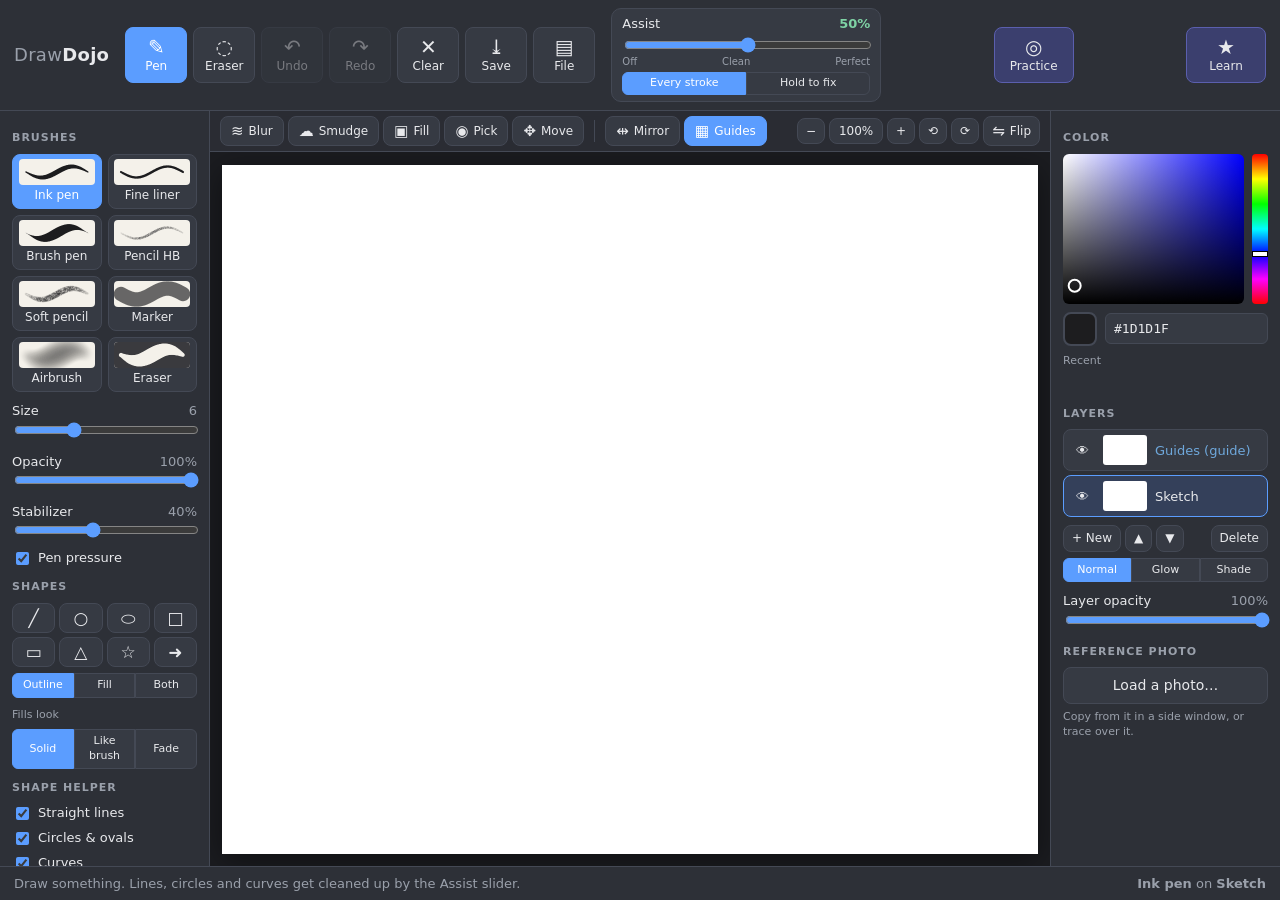
==== index.html @ db8f12cd "Draw Dojo: a free drawing app that helps you learn to draw - Assist slider: recognizes lines, circle" ====
<!doctype html>
<html lang="en">
<head>
<meta charset="utf-8">
<meta name="viewport" content="width=device-width, initial-scale=1">
<title>Draw Dojo</title>
<link rel="stylesheet" href="css/style.css">
</head>
<body>

<header id="topbar">
  <div class="brand">Draw<b>Dojo</b></div>

  <div class="bigbtns">
    <button class="big tool-btn" data-tool="pen" title="Pen (B)"><span class="ic">✎</span>Pen</button>
    <button class="big tool-btn" data-tool="eraser" title="Eraser (E)"><span class="ic">◌</span>Eraser</button>
    <button class="big" id="btnUndo" title="Undo (Ctrl+Z)"><span class="ic">↶</span>Undo</button>
    <button class="big" id="btnRedo" title="Redo (Ctrl+Y)"><span class="ic">↷</span>Redo</button>
    <button class="big" id="btnClear" title="Clear this layer"><span class="ic">✕</span>Clear</button>
    <button class="big" id="btnSave" title="Save as a picture, PNG (Ctrl+S)"><span class="ic">⤓</span>Save</button>
    <button class="big" id="btnFile" title="New drawing, open, save project"><span class="ic">▤</span>File</button>
  </div>
  <div id="filePop" class="pop" hidden>
    <button id="fNew">New drawing… <small>pick a format</small></button>
    <button id="fOpen">Open… <small>project or picture</small></button>
    <button id="fSaveProj">Save project <small>keeps layers</small></button>
    <div class="pop-note" id="autosaveNote">Your drawing is saved automatically in this browser.</div>
  </div>
  <input type="file" id="fileInput" accept=".drawdojo,.drawassist,.json,image/*" hidden>

  <div class="assist-box">
    <div class="assist-head">
      <span>Assist</span><b id="assistVal">50%</b>
    </div>
    <input type="range" id="assist" min="0" max="100" value="50">
    <div class="assist-scale"><span>Off</span><span>Clean</span><span>Perfect</span></div>
    <div class="seg" id="assistMode">
      <button data-mode="always" class="on" title="Correct every stroke when you lift the pen">Every stroke</button>
      <button data-mode="hold" title="Only correct when you hold the pen still at the end of the line">Hold to fix</button>
    </div>
  </div>

  <button class="big learn" id="btnPractice" title="Short drills with scores"><span class="ic">◎</span>Practice</button>
  <button class="big learn" id="btnLearn"><span class="ic">★</span>Learn</button>
</header>

<main>
  <aside id="left" class="panel">
    <h3>Brushes</h3>
    <div class="brush-grid" id="brushList"><!-- filled from App.brushes with live previews --></div>

    <label class="slider">Size <b id="sizeVal">6</b>
      <input type="range" id="size" min="0" max="100" value="31"></label>
    <label class="slider">Opacity <b id="opacityVal">100%</b>
      <input type="range" id="opacity" min="5" max="100" value="100"></label>
    <label class="slider">Stabilizer <b id="stabVal">40%</b>
      <input type="range" id="stab" min="0" max="95" value="40"></label>
    <label class="check"><input type="checkbox" id="pressure" checked> Pen pressure</label>

    <h3>Shapes</h3>
    <div class="shape-grid" id="shapeList">
      <button class="shape-btn" data-shape="line" title="Line">╱</button>
      <button class="shape-btn" data-shape="circle" title="Circle">○</button>
      <button class="shape-btn" data-shape="oval" title="Oval">⬭</button>
      <button class="shape-btn" data-shape="square" title="Square">□</button>
      <button class="shape-btn" data-shape="rect" title="Rectangle">▭</button>
      <button class="shape-btn" data-shape="triangle" title="Triangle">△</button>
      <button class="shape-btn" data-shape="star" title="Star">☆</button>
      <button class="shape-btn" data-shape="arrow" title="Arrow">➜</button>
    </div>
    <div class="seg small" id="shapeMode">
      <button data-mode="outline" class="on" title="Only the border, drawn with your current brush">Outline</button>
      <button data-mode="fill" title="Only the inside">Fill</button>
      <button data-mode="both" title="Border and inside">Both</button>
    </div>
    <div class="row-label">Fills look</div>
    <div class="seg small" id="fillStyle">
      <button data-style="solid" class="on" title="Fills are one flat color">Solid</button>
      <button data-style="brush" title="Fills look like your brush: pencil grain, soft airbrush, see-through marker">Like brush</button>
      <button data-style="fade" title="Fills fade out: full color where you tap, fading across the area. Great for skies and fog.">Fade</button>
    </div>

    <h3>Shape helper</h3>
    <label class="check"><input type="checkbox" id="fixLines" checked> Straight lines</label>
    <label class="check"><input type="checkbox" id="fixOvals" checked> Circles &amp; ovals</label>
    <label class="check"><input type="checkbox" id="fixCurves" checked> Curves</label>
    <label class="check"><input type="checkbox" id="fixShapes" checked> Triangles, boxes &amp; corners</label>
    <label class="check"><input type="checkbox" id="showGhost" checked> Show ghost &amp; score</label>
    <label class="check" title="Hold the pen still: on a line the eraser deletes it and a pen recolors it; on an empty area a pen fills it">
      <input type="checkbox" id="smartHold" checked> Hold still to pick a line</label>

    <div class="pressure-test">
      <span>Pressure</span><div class="pbar"><div id="pbarFill"></div></div>
    </div>
  </aside>

  <section id="stage">
    <div id="minibar">
      <button class="mini tool-btn" data-tool="blur" title="Blur brush"><span>≋</span>Blur</button>
      <button class="mini tool-btn" data-tool="smudge" title="Smudge brush"><span>☁</span>Smudge</button>
      <button class="mini tool-btn" data-tool="fill" title="Fill bucket"><span>▣</span>Fill</button>
      <button class="mini tool-btn" data-tool="picker" title="Eyedropper (I)"><span>◉</span>Pick</button>
      <button class="mini tool-btn" data-tool="move" title="Move (V): tap a line, or draw a loop around lines, then drag, resize or turn them"><span>✥</span>Move</button>
      <span class="sep"></span>
      <button class="mini toggle" id="btnMirror" title="Mirror mode (R)"><span>⇹</span>Mirror</button>
      <button class="mini toggle on" id="btnGuides" title="Show / hide guide layer (G)"><span>▦</span>Guides</button>
      <span class="view-ctl">
        <button class="mini" id="zoomOut" title="Zoom out (-)">−</button>
        <button class="mini zoom-val" id="zoomVal">100%</button>
        <button class="mini" id="zoomIn" title="Zoom in (+). Mouse wheel zooms too, Space+drag moves the page.">+</button>
        <button class="mini" id="rotL" title="Turn the page left (,)">⟲</button>
        <button class="mini" id="rotR" title="Turn the page right (.)">⟳</button>
        <button class="mini toggle" id="btnFlip" title="Flip the view (H). Only the view, your drawing isn't changed."><span>⇋</span>Flip</button>
      </span>
    </div>
    <div id="canvasWrap">
      <div id="paper"></div>
    </div>
  </section>

  <aside id="right" class="panel">
    <h3>Color</h3>
    <div class="picker">
      <canvas id="svBox" title="Drag to pick brightness and strength"></canvas>
      <canvas id="hueBar" title="Drag to pick the hue"></canvas>
    </div>
    <div class="color-row">
      <div id="curSwatch" title="Current color"></div>
      <input id="hexInput" maxlength="7" spellcheck="false" title="Type a hex color and press Enter">
    </div>
    <div class="sub">Recent</div>
    <div class="swatches recent" id="recent"></div>

    <h3>Layers</h3>
    <div id="layerList"></div>
    <div class="layer-actions">
      <button id="layerAdd" title="New layer">+ New</button>
      <button id="layerUp" title="Move up">▲</button>
      <button id="layerDown" title="Move down">▼</button>
      <button id="layerDel" title="Delete layer">Delete</button>
    </div>
    <div class="seg small" id="layerBlend" title="How this layer mixes with the layers under it">
      <button data-blend="normal" class="on">Normal</button>
      <button data-blend="screen" title="Brightens what is under it: neon, lights, glow">Glow</button>
      <button data-blend="multiply" title="Darkens what is under it: shadows">Shade</button>
    </div>
    <label class="slider">Layer opacity <b id="layerOpVal">100%</b>
      <input type="range" id="layerOp" min="0" max="100" value="100"></label>

    <h3>Reference photo</h3>
    <div id="refEmpty">
      <button id="refLoad" class="wide">Load a photo…</button>
      <small class="muted">Copy from it in a side window, or trace over it.</small>
    </div>
    <div id="refOn" hidden>
      <div class="seg" id="refMode">
        <button data-mode="window" title="Show the photo in a small window you can move">Side window</button>
        <button data-mode="trace" title="Put the photo faintly under your drawing">Trace</button>
      </div>
      <label class="slider" id="refOpRow"><span id="refOpLabel">Photo opacity</span> <b id="refOpVal">35%</b>
        <input type="range" id="refOp" min="5" max="100" value="35"></label>
      <div class="ref-btns">
        <button id="refAdjust" class="toggle" title="Drag to move the photo, mouse wheel to resize it">Move photo</button>
        <button id="refRemove">Remove</button>
      </div>
    </div>
    <input type="file" id="refInput" accept="image/*" hidden>
  </aside>
</main>

<footer id="bottombar">
  <div id="score">Draw something. Lines, circles and curves get cleaned up by the Assist slider.</div>
  <div id="hint"></div>
</footer>

<div id="lessonPanel" hidden>
  <div class="lp-head">
    <span id="lpTitle">Lesson</span>
    <span id="lpCount">1 / 6</span>
    <button id="lpExit" title="Stop lesson">✕</button>
  </div>
  <div id="lpText"></div>
  <div id="lpPalette" class="lp-palette"></div>
  <button id="lpUse" class="use-btn" hidden></button>
  <div id="lpStatus"></div>
  <div class="lp-btns">
    <button id="lpBack">◀ Back</button>
    <button id="lpRedo" title="Clear the guide layer and start this lesson over">Start over</button>
    <button id="lpNext" class="primary">Next ▶</button>
  </div>
</div>

<div id="refWin" hidden>
  <div class="rw-head" id="refWinHead"><span>Reference</span><button id="refWinClose" title="Close (the photo stays loaded)">✕</button></div>
  <img id="refWinImg" alt="Reference photo">
  <div class="rw-grip" id="refWinGrip" title="Drag to resize"></div>
</div>

<div id="drillPanel" class="float-panel" hidden>
  <div class="lp-head"><span id="dpTitle">Practice</span><span id="dpCount"></span><button id="dpExit" title="Stop">✕</button></div>
  <div id="dpText"></div>
  <div id="dpScores"></div>
  <div id="dpStatus"></div>
  <div class="lp-btns"><button id="dpRestart">Start over</button><button id="dpSkip" class="primary">Skip ▶</button></div>
</div>

<div id="learnModal" hidden>
  <div class="modal">
    <button class="modal-x" id="learnClose">✕</button>
    <h2 id="learnTitle">What do you want to draw?</h2>
    <div id="learnBody"></div>
  </div>
</div>

<div id="toast"></div>

<script src="js/core.js"></script>
<script src="js/brush.js"></script>
<script src="js/fill.js"></script>
<script src="js/items.js"></script>
<script src="js/color.js"></script>
<script src="js/shapes.js"></script>
<script src="js/methods.js"></script>
<script src="js/methods2.js"></script>
<script src="js/methods3.js"></script>
<script src="js/methods4.js"></script>
<script src="js/methods5.js"></script>
<script src="js/lesson.js"></script>
<script src="js/input.js"></script>
<script src="js/view.js"></script>
<script src="js/reference.js"></script>
<script src="js/move.js"></script>
<script src="js/drills.js"></script>
<script src="js/stamp.js"></script>
<script src="js/project.js"></script>
<script src="js/newdoc.js"></script>
<script src="js/ui.js"></script>
</body>
</html>
---- css/style.css ----
:root {
  --bg: #23252b;
  --panel: #2d3037;
  --panel2: #363a43;
  --line: #444955;
  --text: #e8e9ec;
  --muted: #9aa0ab;
  --accent: #5b9dff;
  --accent2: #7fd3a5;
  --guide: #6fa8dc;
  --warn: #ffb35b;
  --radius: 10px;
}
* { box-sizing: border-box; }
html, body { margin: 0; height: 100%; }
body {
  background: var(--bg);
  color: var(--text);
  font: 14px/1.35 "Segoe UI", system-ui, sans-serif;
  display: flex; flex-direction: column;
  overflow: hidden;
  user-select: none;
}
button {
  font: inherit; color: var(--text);
  background: var(--panel2); border: 1px solid var(--line);
  border-radius: 8px; padding: 6px 10px; cursor: pointer;
}
button:hover { border-color: #5c6372; background: #3d424c; }
button.on, .tool-btn.on { background: var(--accent); border-color: var(--accent); color: #fff; }
button.primary { background: var(--accent); border-color: var(--accent); color: #fff; }
button:disabled { opacity: .4; cursor: default; }

/* ---------- top bar ---------- */
#topbar {
  display: flex; align-items: center; gap: 16px;
  padding: 8px 14px; background: var(--panel); border-bottom: 1px solid var(--line);
}
.brand { font-size: 18px; letter-spacing: .3px; color: var(--muted); white-space: nowrap; }
.brand b { color: var(--text); }
.bigbtns { display: flex; gap: 6px; }
button.big {
  display: flex; flex-direction: column; align-items: center; justify-content: center;
  min-width: 62px; height: 56px; padding: 4px 8px; font-size: 12px;
}
button.big .ic { font-size: 20px; line-height: 1.1; }
button.learn { margin-left: auto; background: #3b3f6e; border-color: #5b5fae; min-width: 80px; }
button.learn:hover { background: #4a4f8a; }

.assist-box {
  display: flex; flex-direction: column; gap: 2px; width: 270px;
  background: var(--panel2); border: 1px solid var(--line); border-radius: var(--radius);
  padding: 6px 10px;
}
.assist-head { display: flex; justify-content: space-between; font-size: 13px; }
.assist-head b { color: var(--accent2); }
.assist-scale { display: flex; justify-content: space-between; font-size: 10px; color: var(--muted); margin-top: -2px; }
.seg { display: flex; gap: 0; margin-top: 2px; }
.seg button { flex: 1; font-size: 11px; padding: 3px 4px; border-radius: 0; }
.seg button:first-child { border-radius: 6px 0 0 6px; }
.seg button:last-child { border-radius: 0 6px 6px 0; }

input[type=range] { width: 100%; accent-color: var(--accent); }

/* ---------- layout ---------- */
main { flex: 1; display: flex; min-height: 0; }
.panel {
  width: 210px; flex: none; overflow-y: auto;
  background: var(--panel); padding: 8px 12px 16px;
}
#left { border-right: 1px solid var(--line); }
#right { border-left: 1px solid var(--line); width: 230px; }
.panel h3 {
  margin: 12px 0 8px; font-size: 11px; font-weight: 600;
  text-transform: uppercase; letter-spacing: 1px; color: var(--muted);
}
.slider { display: block; margin: 10px 0 2px; font-size: 13px; }
.slider b { float: right; color: var(--muted); font-weight: 500; }
.check { display: flex; align-items: center; gap: 6px; margin: 6px 0; font-size: 13px; cursor: pointer; }
.check input { accent-color: var(--accent); }
.sub { font-size: 11px; color: var(--muted); margin: 8px 0 4px; }

.brush-grid { display: grid; grid-template-columns: 1fr 1fr; gap: 6px; }
.brush { display: flex; flex-direction: column; align-items: center; gap: 2px; padding: 4px 3px 5px; font-size: 12px; }
.brush canvas { width: 76px; height: 26px; background: #f4f1ea; border-radius: 4px; }

.pressure-test { margin-top: 14px; font-size: 11px; color: var(--muted); }
.pbar { height: 6px; background: var(--panel2); border-radius: 3px; overflow: hidden; margin-top: 4px; }
#pbarFill { height: 100%; width: 0; background: var(--accent2); transition: width .05s; }

/* ---------- stage ---------- */
#stage { flex: 1; display: flex; flex-direction: column; min-width: 0; position: relative; }
#minibar {
  display: flex; gap: 4px; align-items: center; padding: 5px 10px;
  background: #2a2c33; border-bottom: 1px solid var(--line);
}
button.mini { display: flex; align-items: center; gap: 5px; padding: 4px 10px; font-size: 12px; }
button.mini span { font-size: 15px; }
.sep { width: 1px; height: 22px; background: var(--line); margin: 0 6px; }
#canvasWrap {
  flex: 1; position: relative; overflow: hidden;
  display: flex; align-items: center; justify-content: center;
  background: #1b1c20;
}
#paper {
  position: relative; background: #fff; isolation: isolate;
  box-shadow: 0 6px 30px rgba(0,0,0,.45);
}
#paper canvas { position: absolute; left: 0; top: 0; width: 100%; height: 100%; }
#paper canvas.input { touch-action: none; cursor: none; }

/* ---------- color ---------- */
.picker { display: flex; gap: 8px; height: 150px; }
#svBox { flex: 1; min-width: 0; height: 100%; border-radius: 6px; cursor: crosshair; touch-action: none; }
#hueBar { width: 16px; height: 100%; border-radius: 4px; cursor: ns-resize; touch-action: none; }
.color-row { display: flex; gap: 8px; align-items: center; margin-top: 8px; }
#curSwatch { width: 34px; height: 34px; border-radius: 8px; border: 2px solid var(--line); flex: none; }
#hexInput {
  flex: 1; min-width: 0; font: 13px Consolas, monospace; color: var(--text);
  background: var(--panel2); border: 1px solid var(--line); border-radius: 6px; padding: 7px 8px;
}
#hexInput:focus { outline: none; border-color: var(--accent); }
.swatches { display: grid; grid-template-columns: repeat(8, 1fr); gap: 4px; margin-top: 10px; }
.swatches.recent { margin-top: 0; min-height: 22px; }
.sw { aspect-ratio: 1; border-radius: 5px; border: 1px solid rgba(255,255,255,.15); cursor: pointer; padding: 0; }
.sw:hover { transform: scale(1.12); }
.sw.on { outline: 2px solid var(--accent); outline-offset: 1px; }

/* ---------- layers ---------- */
#layerList { display: flex; flex-direction: column; gap: 4px; }
.layer {
  display: flex; align-items: center; gap: 8px; padding: 5px 6px;
  background: var(--panel2); border: 1px solid var(--line); border-radius: 8px; cursor: pointer;
}
.layer.on { border-color: var(--accent); background: #34405a; }
.layer canvas.thumb { width: 44px; height: 30px; background: #fff; border-radius: 3px; flex: none; }
.layer .name { flex: 1; font-size: 13px; overflow: hidden; text-overflow: ellipsis; white-space: nowrap; }
.layer.guide .name { color: var(--guide); }
.layer .eye { padding: 2px 6px; font-size: 13px; background: none; border: none; }
.layer .eye.off { opacity: .35; }
.layer-actions { display: flex; gap: 4px; margin-top: 8px; }
.layer-actions button { padding: 4px 8px; font-size: 12px; }
.layer-actions #layerDel { margin-left: auto; }

/* ---------- bottom bar ---------- */
#bottombar {
  display: flex; gap: 20px; align-items: center; padding: 7px 14px; min-height: 34px;
  background: var(--panel); border-top: 1px solid var(--line); font-size: 13px;
}
#score { color: var(--muted); }
#score b { color: var(--accent2); }
#hint { margin-left: auto; color: var(--muted); }

/* ---------- lesson panel ---------- */
#lessonPanel {
  position: absolute; right: 250px; top: 140px; width: 300px; z-index: 20;
  background: rgba(40, 43, 52, .97); border: 1px solid #5b5fae; border-radius: 12px;
  padding: 12px 14px; box-shadow: 0 10px 30px rgba(0,0,0,.4);
}
.lp-head { display: flex; align-items: center; gap: 8px; font-size: 12px; color: var(--muted); }
#lpTitle { font-weight: 600; color: #b7b9ff; }
#lpCount { margin-left: auto; }
#lpExit { padding: 1px 7px; }
#lpText { margin: 10px 0 6px; font-size: 15px; line-height: 1.45; }
#lpText small { display: block; color: var(--muted); font-size: 12px; margin-top: 6px; }
#lpStatus { min-height: 18px; font-size: 12px; color: var(--accent2); }
.lp-btns { display: flex; gap: 6px; margin-top: 8px; }
.lp-btns #lpNext { margin-left: auto; }
#lpNext.pulse { animation: pulse 1s ease-in-out infinite; }
@keyframes pulse { 50% { box-shadow: 0 0 0 5px rgba(91,157,255,.35); } }

/* ---------- learn modal ---------- */
#learnModal {
  position: fixed; inset: 0; z-index: 50; background: rgba(10,10,15,.65);
  display: flex; align-items: center; justify-content: center;
}
#learnModal[hidden] { display: none; }
.modal {
  position: relative; width: min(860px, 94vw); max-height: 88vh; overflow-y: auto;
  background: var(--panel); border: 1px solid var(--line); border-radius: 16px; padding: 22px 26px;
}
.modal h2 { margin: 0 0 4px; font-size: 22px; }
.modal p.lead { margin: 0 0 16px; color: var(--muted); }
.modal-x { position: absolute; right: 14px; top: 14px; }
.cards { display: grid; grid-template-columns: repeat(auto-fill, minmax(180px, 1fr)); gap: 10px; }
.card {
  display: flex; flex-direction: column; align-items: flex-start; gap: 4px; text-align: left;
  padding: 14px; border-radius: 12px; min-height: 96px;
}
.card .em { font-size: 26px; }
.card b { font-size: 15px; }
.card small { color: var(--muted); font-size: 12px; }
.card.soon { opacity: .45; cursor: default; }
.levels { display: flex; gap: 8px; margin: 6px 0 18px; }
.levels button { flex: 1; padding: 10px; text-align: left; }
.levels button small { display: block; color: inherit; opacity: .75; font-size: 11px; }
.back-link { margin-bottom: 12px; padding: 3px 10px; font-size: 12px; }

/* ---------- toast ---------- */
#toast {
  position: fixed; left: 50%; bottom: 60px; transform: translateX(-50%) translateY(20px);
  background: #111; color: #fff; padding: 8px 16px; border-radius: 20px; font-size: 13px;
  opacity: 0; pointer-events: none; transition: all .25s; z-index: 60;
}
#toast.show { opacity: .92; transform: translateX(-50%) translateY(0); }

/* ---------- view controls ---------- */
.view-ctl { margin-left: auto; display: flex; gap: 4px; align-items: center; }
.view-ctl button.mini { padding: 4px 8px; }
.zoom-val { min-width: 54px; justify-content: center; }
#paper { transform-origin: 50% 50%; will-change: transform; }
#canvasWrap.can-pan canvas.input { cursor: grab; }
#canvasWrap.panning canvas.input { cursor: grabbing; }

/* ---------- file popover ---------- */
#topbar { position: relative; }
.pop {
  position: absolute; top: 70px; z-index: 40; width: 230px;
  display: flex; flex-direction: column; gap: 4px; padding: 8px;
  background: var(--panel2); border: 1px solid var(--line); border-radius: 10px;
  box-shadow: 0 10px 30px rgba(0,0,0,.45);
}
.pop[hidden] { display: none; }
.pop button { text-align: left; padding: 8px 10px; }
.pop button small { color: var(--muted); margin-left: 4px; }
.pop-note { font-size: 11px; color: var(--muted); padding: 4px 4px 0; }

/* ---------- reference photo ---------- */
button.wide { width: 100%; padding: 8px; }
small.muted { display: block; color: var(--muted); font-size: 11px; margin-top: 6px; }
.ref-btns { display: flex; gap: 6px; margin-top: 8px; }
.ref-btns button { flex: 1; font-size: 12px; }
#refWin {
  position: fixed; left: 240px; top: 170px; width: 280px; height: 240px; z-index: 30;
  display: flex; flex-direction: column; overflow: hidden; pointer-events: none;
  background: #1b1c20; border: 1px solid var(--line); border-radius: 10px; box-shadow: 0 10px 30px rgba(0,0,0,.45);
}
#refWin[hidden] { display: none; }
.rw-head { display: flex; align-items: center; padding: 4px 6px 4px 10px; font-size: 12px; color: var(--muted); cursor: move; background: var(--panel); }
.rw-head button { margin-left: auto; padding: 1px 7px; }
#refWinImg { flex: 1; min-height: 0; width: 100%; object-fit: contain; pointer-events: none; }

/* ---------- practice panel ---------- */
.float-panel {
  position: absolute; right: 250px; top: 140px; width: 300px; z-index: 20;
  background: rgba(40, 43, 52, .97); border: 1px solid #5b5fae; border-radius: 12px;
  padding: 12px 14px; box-shadow: 0 10px 30px rgba(0,0,0,.4);
}
.float-panel[hidden] { display: none; }
#dpTitle { font-weight: 600; color: #b7b9ff; }
#dpCount { margin-left: auto; }
#dpExit { padding: 1px 7px; }
#dpText { margin: 10px 0 8px; font-size: 15px; line-height: 1.45; }
#dpScores { display: flex; gap: 3px; height: 34px; align-items: flex-end; margin: 6px 0; }
#dpScores i { flex: 1; background: var(--accent2); border-radius: 2px 2px 0 0; min-height: 2px; }
#dpScores i.empty { background: var(--line); height: 4px !important; }
#dpStatus { min-height: 18px; font-size: 12px; color: var(--accent2); }
#dpSkip { margin-left: auto; }
.spark { display: flex; gap: 2px; height: 26px; align-items: flex-end; margin-top: 8px; width: 100%; }
.spark i { flex: 1; max-width: 10px; background: var(--accent2); opacity: .8; border-radius: 1px; }
.card .best { color: var(--accent2); font-size: 12px; margin-top: 4px; }

/* ---------- shapes ---------- */
.shape-grid { display: grid; grid-template-columns: repeat(4, 1fr); gap: 4px; }
.shape-btn { font-size: 17px; padding: 4px 0; line-height: 1.2; }
.seg.small { margin-top: 6px; }
.seg.small button { font-size: 11px; padding: 4px 2px; }
.row-label { font-size: 11px; color: var(--muted); margin: 10px 0 0; }

#refWin .rw-head, #refWin .rw-grip { pointer-events: auto; }
.rw-grip { position: absolute; right: 0; bottom: 0; width: 18px; height: 18px; cursor: nwse-resize;
  background: linear-gradient(135deg, transparent 50%, rgba(255,255,255,.45) 50%, rgba(255,255,255,.45) 60%, transparent 60%, transparent 72%, rgba(255,255,255,.45) 72%, rgba(255,255,255,.45) 82%, transparent 82%); }

/* ---------- lesson extras ---------- */
.lp-palette { display: flex; gap: 4px; align-items: center; flex-wrap: wrap; margin: 4px 0; }
.lp-palette:empty { display: none; }
.lp-palette span { font-size: 11px; color: var(--muted); margin-right: 4px; }
.lp-palette .sw { width: 22px; height: 22px; aspect-ratio: auto; }
.use-btn { width: 100%; text-align: left; margin: 6px 0 2px; font-size: 12px; background: #34405a; border-color: #4b6aa8; display: flex; align-items: center; gap: 6px; }
.use-btn[hidden] { display: none; }
.use-btn i { width: 14px; height: 14px; border-radius: 3px; flex: none; border: 1px solid rgba(255,255,255,.3); }
.adv-title { margin-top: 18px; font-size: 13px; color: #b7b9ff; }

/* ---------- new drawing formats ---------- */
.fmt-card { align-items: center; text-align: center; }
.fmt-box { width: 56px; height: 56px; display: flex; align-items: center; justify-content: center; }
.fmt { display: block; border: 2px solid #b7b9ff; border-radius: 3px; background: rgba(183, 185, 255, .12); }
.custom-size { display: flex; gap: 8px; align-items: center; flex-wrap: wrap; margin-top: 16px; font-size: 13px; color: var(--muted); }
.custom-size span:first-child { color: var(--text); margin-right: 6px; }
.custom-size input { width: 80px; font: inherit; color: var(--text); background: var(--panel2); border: 1px solid var(--line); border-radius: 6px; padding: 6px 8px; }
.custom-size button { margin-left: 4px; }
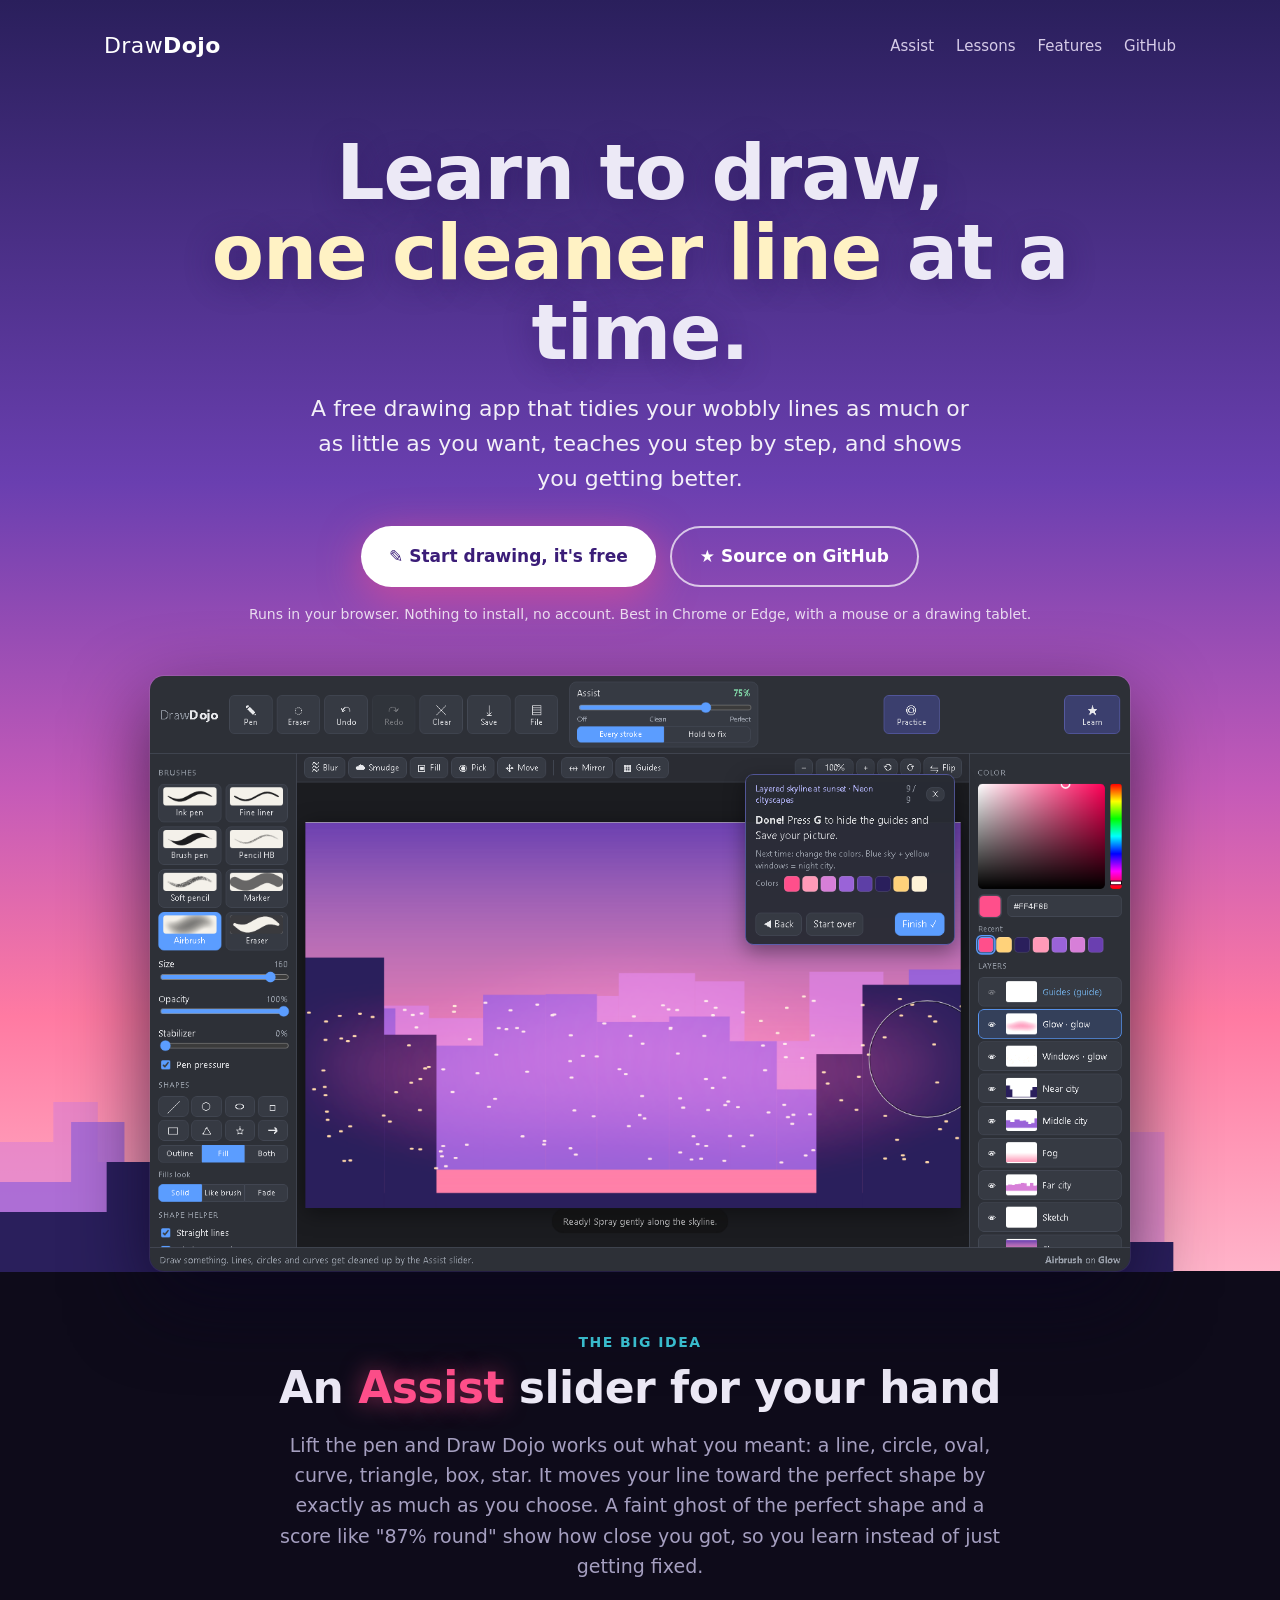
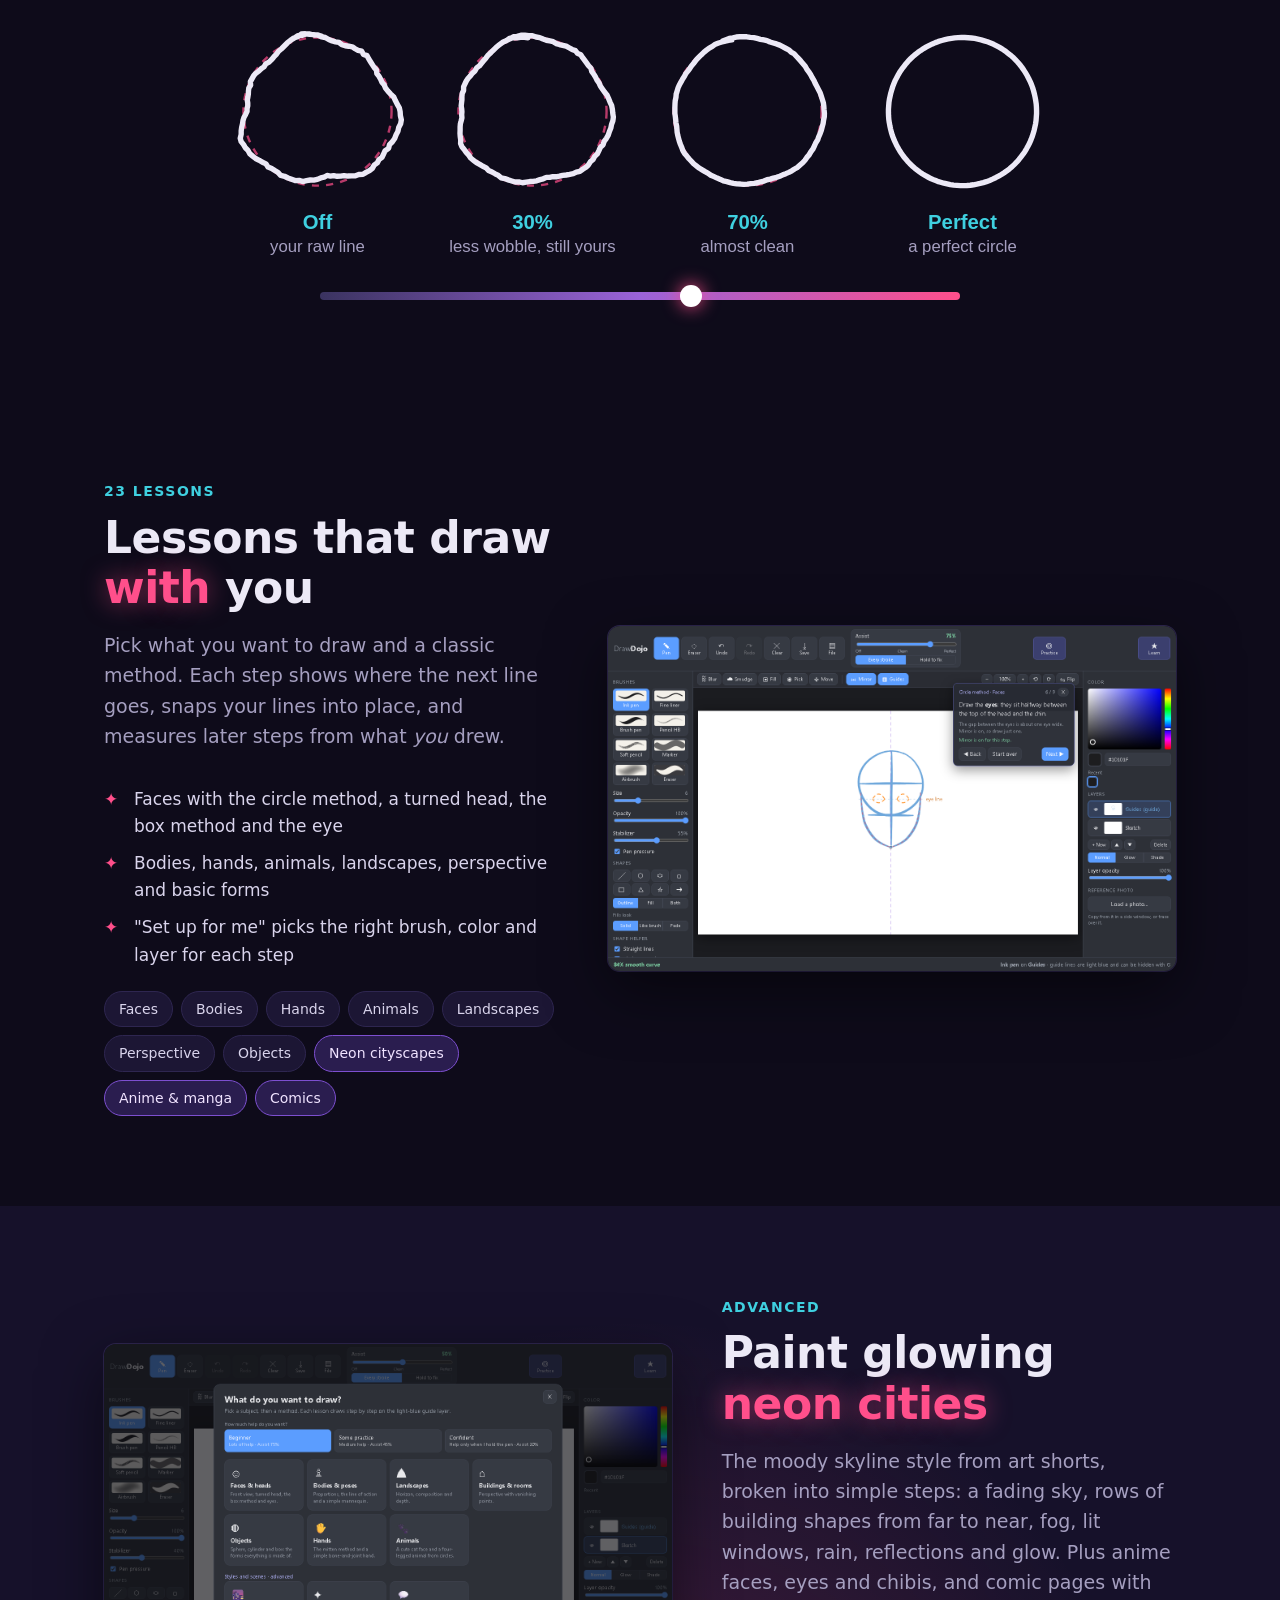
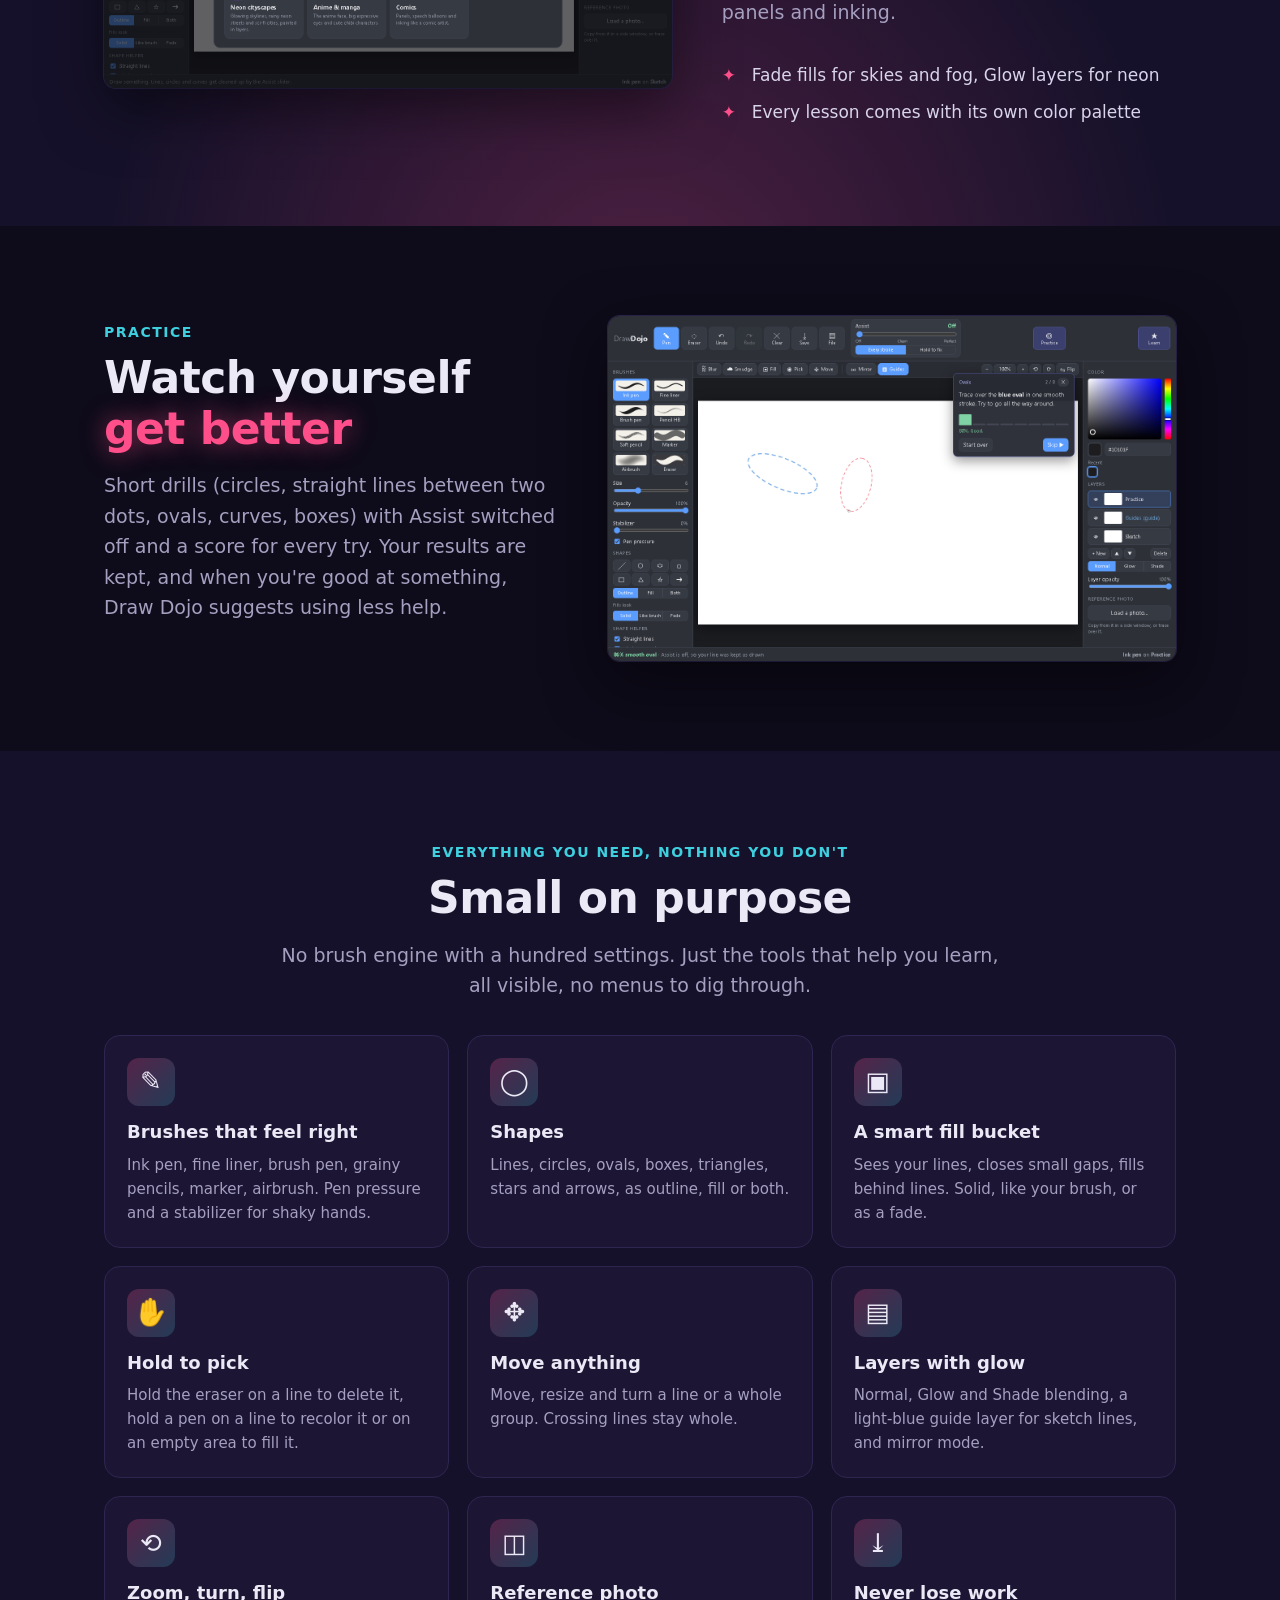
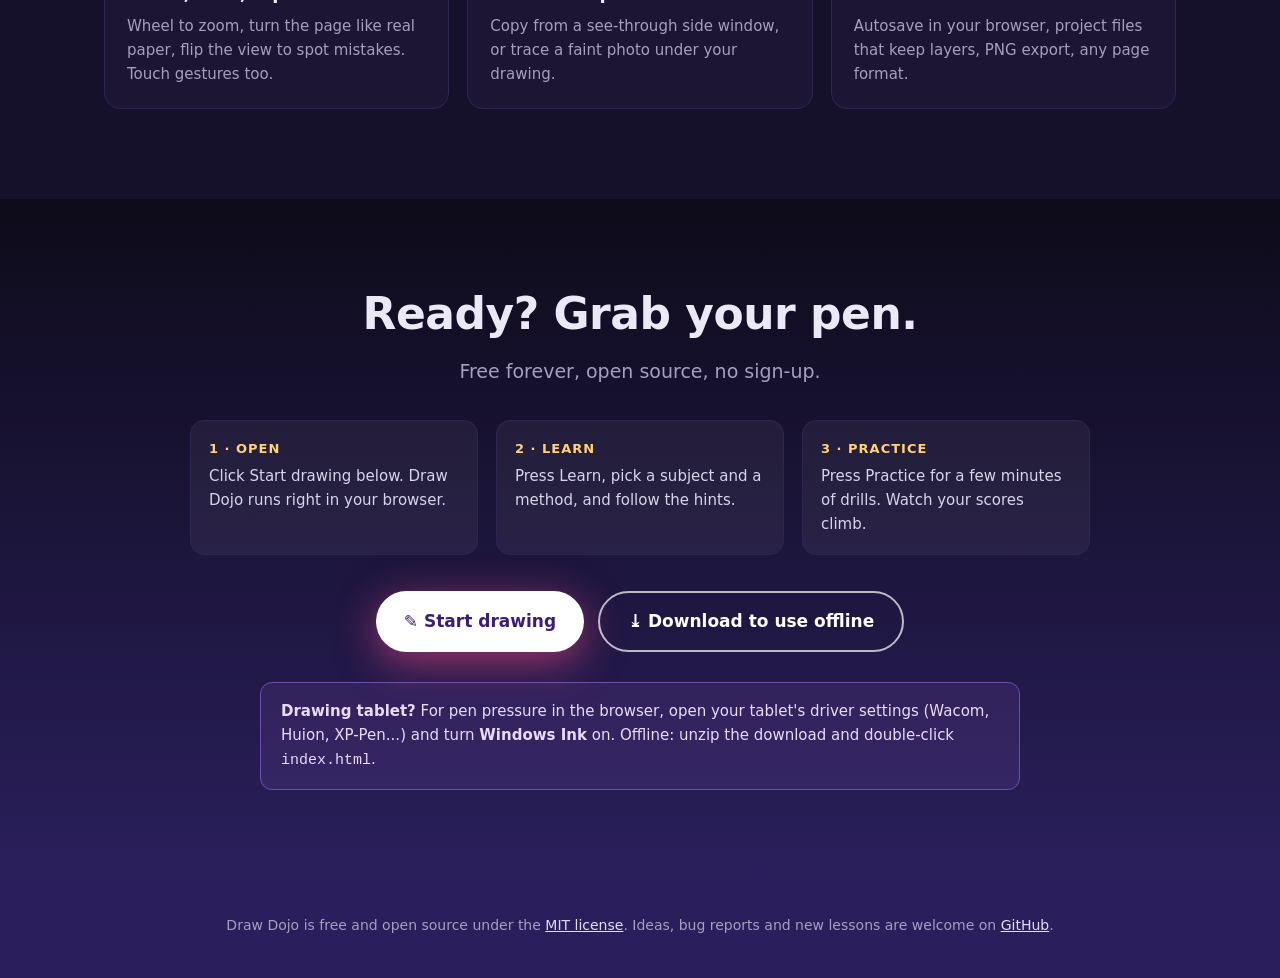
==== commit 4cbd1ff7: "Add a landing page and move the app to app.html - index.html is now a public landing page (GitHub Pa" ====
--- a/index.html
+++ b/index.html
@@ -4,236 +4,235 @@
 <meta charset="utf-8">
 <meta name="viewport" content="width=device-width, initial-scale=1">
 <title>Draw Dojo</title>
-<link rel="stylesheet" href="css/style.css">
+<meta name="description" content="A free drawing app that helps you learn to draw: an Assist slider that tidies your wobbly lines, step-by-step lessons and practice drills. Runs in your browser.">
+<meta property="og:title" content="Draw Dojo: learn to draw, one cleaner line at a time">
+<meta property="og:description" content="Free drawing app with an Assist slider, 23 step-by-step lessons (faces, anime, neon cityscapes, comics) and practice drills. Nothing to install.">
+<meta property="og:image" content="https://forkandcompile.github.io/draw-dojo/docs/screenshot.png">
+<meta property="og:url" content="https://forkandcompile.github.io/draw-dojo/">
+<meta name="twitter:card" content="summary_large_image">
+<link rel="icon" href="data:image/svg+xml,%3Csvg xmlns='http://www.w3.org/2000/svg' viewBox='0 0 64 64'%3E%3Crect width='64' height='64' rx='14' fill='%2314102a'/%3E%3Ccircle cx='32' cy='32' r='17' fill='none' stroke='%23ff4f8b' stroke-width='5'/%3E%3Ccircle cx='32' cy='32' r='5' fill='%233fd0e0'/%3E%3C/svg%3E">
+<style>
+  :root {
+    --bg: #0e0b1a; --bg2: #16112a; --card: #1c1634; --line: #2e2650;
+    --text: #ece9f6; --muted: #a59fc0;
+    --pink: #ff4f8b; --purple: #9a63d8; --cyan: #3fd0e0; --gold: #ffd27a;
+  }
+  * { box-sizing: border-box; }
+  html { scroll-behavior: smooth; }
+  body { overflow-x: hidden; margin: 0; background: var(--bg); color: var(--text); font: 17px/1.6 "Segoe UI", system-ui, -apple-system, sans-serif; }
+  a { color: var(--cyan); }
+  img { max-width: 100%; height: auto; display: block; }
+  .wrap { max-width: 1120px; margin: 0 auto; padding: 0 24px; }
+
+  /* ---------- hero: a sunset city made of layers, like the lessons teach ---------- */
+  .hero { position: relative; padding: 28px 0 0;
+    background: linear-gradient(180deg, #2a1f5c 0%, #6a3fb0 38%, #c45ab8 62%, #ff7aa2 80%, #ffb3c9 100%); }
+  .hero nav { display: flex; align-items: center; gap: 22px; font-size: 15px; }
+  .brand { font-size: 22px; font-weight: 300; letter-spacing: .4px; color: #fff; text-decoration: none; margin-right: auto; }
+  .brand b { font-weight: 700; }
+  .hero nav a:not(.brand) { color: #f3e9ff; text-decoration: none; opacity: .85; }
+  .hero nav a:not(.brand):hover { opacity: 1; }
+  .hero-text { position: relative; z-index: 3; text-align: center; padding: 70px 0 40px; }
+  .hero h1 { font-size: clamp(40px, 6.5vw, 76px); line-height: 1.05; margin: 0 0 18px; font-weight: 800; letter-spacing: -1px; text-shadow: 0 4px 30px rgba(42, 20, 90, .45); }
+  .hero h1 span { color: #fff2c4; }
+  .hero p.lead { font-size: clamp(18px, 2.2vw, 22px); max-width: 680px; margin: 0 auto 30px; color: #fff; opacity: .92; }
+  .btns { display: flex; gap: 14px; justify-content: center; flex-wrap: wrap; }
+  .btn { display: inline-flex; align-items: center; gap: 10px; padding: 15px 28px; border-radius: 999px; font-weight: 700; font-size: 17px; text-decoration: none; transition: transform .15s, box-shadow .15s; }
+  .btn:hover { transform: translateY(-2px); }
+  .btn.main { background: #fff; color: #3b1d78; box-shadow: 0 10px 40px rgba(255, 79, 139, .55); }
+  .btn.ghost { color: #fff; border: 2px solid rgba(255, 255, 255, .7); }
+  .hero small.hint { display: block; margin-top: 16px; color: #fff; opacity: .8; font-size: 14px; }
+  .skyline { position: absolute; left: 0; right: 0; bottom: -1px; width: 100%; height: 300px; z-index: 1; display: block; }
+  .shot-hero { position: relative; z-index: 2; margin: 10px auto -140px; width: 100%; max-width: 980px; border-radius: 14px; overflow: hidden;
+    box-shadow: 0 30px 80px rgba(10, 5, 30, .7), 0 0 0 1px rgba(255, 255, 255, .12); }
+
+  /* ---------- sections ---------- */
+  section { padding: 90px 0; }
+  section.first { padding-top: 200px; }
+  h2 { font-size: clamp(30px, 4vw, 44px); line-height: 1.15; margin: 0 0 16px; letter-spacing: -.5px; }
+  h2 .glow { color: var(--pink); text-shadow: 0 0 24px rgba(255, 79, 139, .55); }
+  .kicker { color: var(--cyan); font-weight: 700; font-size: 14px; letter-spacing: 1.5px; text-transform: uppercase; margin-bottom: 10px; }
+  p.sub { color: var(--muted); font-size: 19px; max-width: 720px; margin: 0 0 34px; }
+  .center { text-align: center; } .center p.sub { margin-left: auto; margin-right: auto; }
+
+  .assist-demo { width: 100%; max-width: 860px; margin: 10px auto 0; display: block; }
+  .assist-demo .ink { fill: none; stroke: var(--text); stroke-width: 4.5; stroke-linecap: round; stroke-linejoin: round;
+    stroke-dasharray: 520; stroke-dashoffset: 520; animation: draw 1.4s ease-out forwards; }
+  .assist-demo .ghost { fill: none; stroke: var(--pink); stroke-width: 2; stroke-dasharray: 6 6; opacity: .7; }
+  .assist-demo .lbl { fill: var(--cyan); font: 700 17px "Segoe UI", sans-serif; text-anchor: middle; }
+  .assist-demo .note { fill: var(--muted); font: 14px "Segoe UI", sans-serif; text-anchor: middle; }
+  @keyframes draw { to { stroke-dashoffset: 0; } }
+  .slider-bar { max-width: 640px; margin: 26px auto 0; height: 8px; border-radius: 4px; background: linear-gradient(90deg, #3a3360, var(--purple), var(--pink)); position: relative; }
+  .slider-bar::after { content: ""; position: absolute; left: 58%; top: 50%; width: 22px; height: 22px; margin: -11px 0 0 -11px; border-radius: 50%; background: #fff; box-shadow: 0 0 18px var(--pink); }
+
+  .split { display: grid; grid-template-columns: 1fr 1.25fr; gap: 50px; align-items: center; }
+  .split.flip { grid-template-columns: 1.25fr 1fr; }
+  .split.flip > :first-child { order: 2; }
+  .frame { border-radius: 12px; overflow: hidden; box-shadow: 0 20px 60px rgba(0, 0, 0, .5), 0 0 0 1px var(--line); }
+  ul.ticks { list-style: none; padding: 0; margin: 0; }
+  ul.ticks li { padding-left: 30px; position: relative; margin: 10px 0; color: #d9d4ec; }
+  ul.ticks li::before { content: "✦"; position: absolute; left: 0; color: var(--pink); }
+  .chips { display: flex; flex-wrap: wrap; gap: 8px; margin-top: 22px; }
+  .chips span { padding: 6px 14px; border-radius: 999px; background: var(--card); border: 1px solid var(--line); font-size: 14px; color: #d9d4ec; }
+  .chips span.adv { border-color: #7d4fd0; background: #2a1d4f; color: #f0e3ff; }
+
+  .city { background: radial-gradient(ellipse at 50% 120%, rgba(255, 79, 139, .25), transparent 60%), var(--bg2); }
+
+  .grid { display: grid; grid-template-columns: repeat(3, 1fr); gap: 18px; }
+  .feat { background: var(--card); border: 1px solid var(--line); border-radius: 16px; padding: 22px; }
+  .feat .ic { font-size: 26px; width: 48px; height: 48px; display: grid; place-items: center; border-radius: 12px; margin-bottom: 12px;
+    background: linear-gradient(135deg, rgba(255, 79, 139, .25), rgba(63, 208, 224, .2)); }
+  .feat h3 { margin: 0 0 6px; font-size: 18px; }
+  .feat p { margin: 0; color: var(--muted); font-size: 15px; }
+
+  .cta { text-align: center; background: linear-gradient(180deg, var(--bg) 0%, #2a1f5c 100%); }
+  .cta .steps { display: grid; grid-template-columns: repeat(3, 1fr); gap: 18px; max-width: 900px; margin: 34px auto 36px; text-align: left; }
+  .cta .steps div { background: rgba(255, 255, 255, .05); border: 1px solid var(--line); border-radius: 14px; padding: 18px; color: #d9d4ec; font-size: 15px; }
+  .cta .steps b { display: block; color: var(--gold); font-size: 13px; letter-spacing: 1px; margin-bottom: 4px; }
+  .tip { max-width: 760px; margin: 30px auto 0; padding: 16px 20px; border-radius: 12px; border: 1px solid #6a4fb0; background: rgba(154, 99, 216, .12); color: #e6dcfa; font-size: 15px; text-align: left; }
+  footer { padding: 34px 0 44px; color: var(--muted); font-size: 14px; text-align: center; background: #2a1f5c; }
+  footer a { color: #e6dcfa; }
+
+  @media (max-width: 860px) {
+    .split, .split.flip, .grid, .cta .steps { grid-template-columns: 1fr; }
+    .split.flip > :first-child { order: 0; }
+    .hero nav a.hide-sm { display: none; }
+    .shot-hero { margin-bottom: -60px; }
+    section.first { padding-top: 120px; }
+    section { padding: 64px 0; }
+  }
+</style>
 </head>
 <body>
 
-<header id="topbar">
-  <div class="brand">Draw<b>Dojo</b></div>
-
-  <div class="bigbtns">
-    <button class="big tool-btn" data-tool="pen" title="Pen (B)"><span class="ic">✎</span>Pen</button>
-    <button class="big tool-btn" data-tool="eraser" title="Eraser (E)"><span class="ic">◌</span>Eraser</button>
-    <button class="big" id="btnUndo" title="Undo (Ctrl+Z)"><span class="ic">↶</span>Undo</button>
-    <button class="big" id="btnRedo" title="Redo (Ctrl+Y)"><span class="ic">↷</span>Redo</button>
-    <button class="big" id="btnClear" title="Clear this layer"><span class="ic">✕</span>Clear</button>
-    <button class="big" id="btnSave" title="Save as a picture, PNG (Ctrl+S)"><span class="ic">⤓</span>Save</button>
-    <button class="big" id="btnFile" title="New drawing, open, save project"><span class="ic">▤</span>File</button>
+<header class="hero">
+  <div class="wrap">
+    <nav>
+      <a class="brand" href="./">Draw<b>Dojo</b></a>
+      <a class="hide-sm" href="#assist">Assist</a>
+      <a class="hide-sm" href="#lessons">Lessons</a>
+      <a class="hide-sm" href="#features">Features</a>
+      <a href="https://github.com/ForkAndCompile/draw-dojo">GitHub</a>
+    </nav>
+    <div class="hero-text">
+      <h1>Learn to draw,<br><span>one cleaner line</span> at a time.</h1>
+      <p class="lead">A free drawing app that tidies your wobbly lines as much or as little as you want, teaches you step by step, and shows you getting better.</p>
+      <div class="btns">
+        <a class="btn main" href="app.html">✎ Start drawing, it's free</a>
+        <a class="btn ghost" href="https://github.com/ForkAndCompile/draw-dojo">★ Source on GitHub</a>
+      </div>
+      <small class="hint">Runs in your browser. Nothing to install, no account. Best in Chrome or Edge, with a mouse or a drawing tablet.</small>
+    </div>
+    <img class="shot-hero" src="docs/screenshot.png" alt="Draw Dojo painting a neon city skyline at sunset, with the lesson panel showing the color palette" width="1400" height="850">
   </div>
-  <div id="filePop" class="pop" hidden>
-    <button id="fNew">New drawing… <small>pick a format</small></button>
-    <button id="fOpen">Open… <small>project or picture</small></button>
-    <button id="fSaveProj">Save project <small>keeps layers</small></button>
-    <div class="pop-note" id="autosaveNote">Your drawing is saved automatically in this browser.</div>
+  <svg class="skyline" viewBox="0 0 1440 300" preserveAspectRatio="none" aria-hidden="true">
+    <path fill="#d77fd8" opacity=".55" d="M0 300V170h60v-40h50v60h70V120h40v70h90v-50h60v30h80V110h50v80h70v-40h60v50h90V130h40v60h80v-30h60v40h90V115h50v75h70v-50h60v40h90v-20h50V300z"/>
+    <path fill="#9a63d8" opacity=".75" d="M0 300V210h80v-60h60v80h90v-40h50v50h100V160h60v70h80v-30h70v50h90V180h60v40h90v-60h50v80h80v-40h60v40h90v-30h80V300z"/>
+    <path fill="#2a1f5c" d="M0 300V240h120v-50h70v60h140v-30h80v40h160v-20h90v30h150v-40h70v50h140v-30h90v40h120v-20h90v50z"/>
+  </svg>
+</header>
+
+<main>
+  <section class="first" id="assist">
+    <div class="wrap center">
+      <div class="kicker">The big idea</div>
+      <h2>An <span class="glow">Assist</span> slider for your hand</h2>
+      <p class="sub">Lift the pen and Draw Dojo works out what you meant: a line, circle, oval, curve, triangle, box, star. It moves your line toward the perfect shape by exactly as much as you choose. A faint ghost of the perfect shape and a score like "87% round" show how close you got, so you learn instead of just getting fixed.</p>
+      <svg class="assist-demo" viewBox="0 0 720 210" role="img" aria-label="The same wobbly circle at Assist off, 30%, 70% and perfect"><circle cx="90" cy="80" r="62" class="ghost"/><path d="M67.5 20.1 L70.5 18.5 L73.5 16.4 L76.9 16.2 L80.2 15.0 L83.6 15.1 L87.0 15.9 L90.3 15.9 L93.4 17.5 L96.5 18.0 L99.4 19.7 L102.3 20.9 L105.1 21.6 L108.0 22.1 L110.4 24.1 L113.2 24.9 L116.1 25.3 L119.1 25.8 L121.5 27.4 L124.0 28.8 L127.0 29.5 L128.5 32.2 L131.5 33.2 L132.9 35.9 L134.4 38.3 L135.9 40.7 L137.4 43.0 L139.3 45.1 L139.7 48.2 L141.4 50.4 L142.8 52.8 L143.9 55.4 L145.8 57.6 L146.9 60.3 L148.8 62.7 L151.1 65.2 L153.8 67.8 L155.2 70.8 L156.7 73.8 L158.5 76.9 L159.2 80.2 L159.4 83.5 L160.2 86.9 L159.6 90.2 L158.0 93.3 L157.3 96.6 L155.8 99.5 L154.6 102.6 L152.7 105.3 L150.3 107.7 L149.5 110.8 L146.6 112.8 L145.3 115.6 L144.0 118.4 L141.4 120.3 L140.0 123.0 L137.4 124.9 L135.9 127.6 L133.5 129.5 L130.7 130.9 L128.1 132.5 L124.6 132.7 L121.8 133.7 L118.5 133.9 L115.4 134.0 L112.2 133.7 L109.4 134.1 L106.5 134.2 L103.5 133.6 L100.8 134.0 L98.0 133.5 L95.5 135.0 L92.7 135.6 L89.9 136.8 L86.9 137.4 L84.0 137.3 L80.8 137.9 L77.6 138.6 L74.6 137.6 L71.2 137.8 L68.3 136.7 L65.3 135.6 L62.4 134.2 L59.2 133.5 L57.0 131.0 L54.3 129.4 L51.6 127.7 L48.6 126.5 L46.9 123.8 L43.9 122.5 L41.2 120.8 L38.2 119.3 L35.7 117.3 L33.2 115.2 L31.8 112.5 L29.6 110.3 L28.1 107.7 L26.1 105.2 L25.3 102.4 L26.1 99.0 L26.1 96.1 L26.5 93.2 L27.2 90.3 L27.6 87.6 L28.4 85.0 L29.8 82.4 L31.0 79.9 L31.0 77.6 L31.6 75.2 L31.6 72.8 L31.2 70.3 L31.7 67.9 L32.1 65.4 L32.2 62.8 L32.5 60.2 L34.0 58.0 L33.8 54.9 L35.1 52.6 L36.5 50.1 L38.3 48.0 L40.8 46.2 L42.8 44.2 L45.2 42.6 L46.7 40.1 L49.4 38.7 L51.5 36.6 L53.4 34.3 L55.5 32.1 L57.4 29.5 L59.9 27.4 L62.2 25.1 L64.7 22.6 L67.4 20.5 L70.2 18.4 L73.4 17.4 L76.4 15.1 L79.9 14.9 L83.4 15.4 L86.7 15.6 L90.0 16.0 L93.2 16.9" class="ink" style="animation-delay:0.00s"/><text x="90" y="178" class="lbl">Off</text><text x="90" y="198" class="note">your raw line</text><circle cx="270" cy="80" r="62" class="ghost"/><path d="M248.2 20.5 L251.1 19.1 L254.0 17.4 L257.2 17.1 L260.3 16.1 L263.6 16.1 L266.8 16.5 L269.9 16.5 L273.0 17.6 L276.0 18.1 L278.8 19.3 L281.6 20.3 L284.5 20.9 L287.3 21.5 L289.8 23.1 L292.5 23.9 L295.3 24.5 L298.2 25.2 L300.6 26.6 L303.1 28.0 L305.9 29.0 L307.7 31.3 L310.4 32.5 L312.0 34.9 L313.7 37.2 L315.4 39.5 L317.0 41.7 L318.9 43.8 L319.7 46.6 L321.4 48.8 L322.8 51.2 L324.0 53.7 L325.7 56.0 L326.8 58.6 L328.5 61.1 L330.3 63.7 L332.5 66.3 L333.7 69.1 L334.9 72.1 L336.3 75.1 L336.9 78.2 L337.2 81.4 L337.7 84.6 L337.3 87.7 L336.2 90.7 L335.6 93.8 L334.4 96.7 L333.4 99.7 L331.9 102.4 L330.0 104.9 L329.1 107.8 L326.8 110.0 L325.6 112.7 L324.3 115.4 L322.1 117.5 L320.7 120.1 L318.4 122.1 L316.8 124.7 L314.7 126.7 L312.1 128.3 L309.7 130.0 L306.7 130.7 L304.1 132.0 L301.1 132.6 L298.2 133.1 L295.3 133.4 L292.6 134.1 L289.9 134.6 L287.0 134.5 L284.4 135.1 L281.6 135.1 L279.0 136.3 L276.3 137.0 L273.5 138.0 L270.6 138.5 L267.7 138.6 L264.7 139.1 L261.6 139.6 L258.7 138.9 L255.5 139.0 L252.6 138.1 L249.7 137.2 L246.8 136.1 L243.7 135.5 L241.4 133.5 L238.7 132.1 L236.1 130.6 L233.2 129.4 L231.2 127.2 L228.4 125.8 L225.8 124.2 L223.1 122.7 L220.6 120.8 L218.2 118.9 L216.6 116.4 L214.5 114.2 L212.8 111.8 L210.9 109.5 L209.8 106.8 L209.9 103.8 L209.5 101.0 L209.3 98.3 L209.4 95.5 L209.4 92.9 L209.6 90.3 L210.3 87.7 L210.9 85.2 L210.7 82.7 L210.9 80.2 L210.7 77.7 L210.3 75.2 L210.6 72.6 L210.9 70.1 L210.9 67.4 L211.2 64.7 L212.3 62.4 L212.3 59.4 L213.4 56.9 L214.6 54.4 L216.1 52.1 L218.0 50.1 L219.7 47.9 L221.8 46.0 L223.2 43.5 L225.5 41.8 L227.3 39.6 L229.2 37.3 L231.1 35.1 L233.0 32.6 L235.3 30.5 L237.5 28.3 L239.8 26.0 L242.4 24.0 L245.0 22.0 L247.9 20.8 L250.7 18.8 L253.9 18.2 L257.0 18.2 L260.1 17.9 L263.2 17.9 L266.2 18.2" class="ink" style="animation-delay:0.35s"/><text x="270" y="178" class="lbl">30%</text><text x="270" y="198" class="note">less wobble, still yours</text><circle cx="450" cy="80" r="62" class="ghost"/><path d="M429.2 21.0 L432.0 19.9 L434.7 18.8 L437.7 18.3 L440.6 17.6 L443.5 17.4 L446.5 17.4 L449.4 17.4 L452.3 17.9 L455.2 18.1 L458.0 18.8 L460.8 19.5 L463.6 20.0 L466.3 20.6 L468.9 21.8 L471.6 22.6 L474.3 23.4 L477.0 24.4 L479.4 25.7 L481.9 27.0 L484.5 28.3 L486.5 30.2 L489.0 31.6 L490.9 33.7 L492.8 35.7 L494.7 37.8 L496.5 39.9 L498.3 42.0 L499.6 44.4 L501.3 46.7 L502.8 49.0 L504.1 51.5 L505.6 53.9 L506.7 56.4 L508.1 59.0 L509.4 61.5 L510.8 64.2 L511.7 66.9 L512.6 69.7 L513.5 72.6 L513.9 75.5 L514.1 78.5 L514.4 81.4 L514.3 84.4 L513.7 87.2 L513.3 90.1 L512.5 93.0 L511.8 95.8 L510.8 98.5 L509.6 101.1 L508.7 103.9 L507.1 106.3 L506.0 108.9 L504.7 111.5 L503.0 113.8 L501.6 116.3 L499.7 118.4 L498.1 120.8 L496.2 122.9 L494.0 124.8 L491.9 126.7 L489.4 128.1 L487.1 129.6 L484.6 130.9 L482.1 132.0 L479.5 133.0 L477.0 134.1 L474.4 135.1 L471.7 135.7 L469.1 136.6 L466.4 137.1 L463.8 138.2 L461.1 138.8 L458.4 139.6 L455.6 140.1 L452.7 140.3 L449.9 140.7 L446.9 141.0 L444.1 140.7 L441.1 140.6 L438.3 140.1 L435.5 139.5 L432.7 138.7 L429.8 138.1 L427.3 136.8 L424.6 135.7 L422.0 134.5 L419.3 133.3 L417.1 131.7 L414.5 130.3 L412.0 128.8 L409.5 127.3 L407.2 125.5 L404.9 123.7 L403.0 121.6 L401.0 119.5 L399.2 117.3 L397.3 115.1 L395.9 112.7 L395.0 110.2 L393.9 107.6 L393.0 105.1 L392.3 102.5 L391.6 99.9 L391.1 97.3 L390.9 94.7 L390.7 92.2 L390.1 89.6 L389.9 87.0 L389.6 84.3 L389.2 81.6 L389.2 79.0 L389.2 76.3 L389.3 73.5 L389.5 70.8 L390.1 68.2 L390.3 65.4 L391.1 62.7 L391.9 60.1 L393.0 57.6 L394.4 55.2 L395.7 52.8 L397.2 50.5 L398.5 48.0 L400.2 45.9 L401.9 43.6 L403.5 41.3 L405.3 39.1 L407.1 36.8 L409.1 34.7 L411.2 32.6 L413.4 30.5 L415.7 28.6 L418.0 26.8 L420.6 25.4 L423.1 23.6 L425.8 22.6 L428.6 21.8 L431.4 21.0 L434.1 20.4 L436.9 20.0" class="ink" style="animation-delay:0.70s"/><text x="450" y="178" class="lbl">70%</text><text x="450" y="198" class="note">almost clean</text><path d="M610.0 21.3 L612.6 20.5 L615.3 19.8 L618.0 19.2 L620.8 18.7 L623.5 18.3 L626.3 18.1 L629.1 18.0 L631.8 18.0 L634.6 18.2 L637.4 18.4 L640.2 18.8 L642.9 19.4 L645.6 20.0 L648.3 20.8 L650.9 21.6 L653.5 22.6 L656.1 23.7 L658.6 25.0 L661.0 26.3 L663.4 27.7 L665.7 29.3 L667.9 31.0 L670.1 32.7 L672.2 34.5 L674.2 36.5 L676.1 38.5 L677.9 40.6 L679.6 42.8 L681.2 45.1 L682.7 47.4 L684.1 49.8 L685.4 52.3 L686.6 54.8 L687.7 57.3 L688.7 60.0 L689.5 62.6 L690.2 65.3 L690.8 68.0 L691.3 70.8 L691.7 73.5 L691.9 76.3 L692.0 79.1 L692.0 81.8 L691.8 84.6 L691.6 87.4 L691.2 90.2 L690.6 92.9 L690.0 95.6 L689.2 98.3 L688.4 100.9 L687.4 103.5 L686.3 106.1 L685.0 108.6 L683.7 111.0 L682.3 113.4 L680.7 115.7 L679.0 117.9 L677.3 120.1 L675.5 122.2 L673.5 124.2 L671.5 126.1 L669.4 127.9 L667.2 129.6 L664.9 131.2 L662.6 132.7 L660.2 134.1 L657.7 135.4 L655.2 136.6 L652.7 137.7 L650.0 138.7 L647.4 139.5 L644.7 140.2 L642.0 140.8 L639.2 141.3 L636.5 141.7 L633.7 141.9 L630.9 142.0 L628.2 142.0 L625.4 141.8 L622.6 141.6 L619.8 141.2 L617.1 140.6 L614.4 140.0 L611.7 139.2 L609.1 138.4 L606.5 137.4 L603.9 136.3 L601.4 135.0 L599.0 133.7 L596.6 132.3 L594.3 130.7 L592.1 129.0 L589.9 127.3 L587.8 125.5 L585.8 123.5 L583.9 121.5 L582.1 119.4 L580.4 117.2 L578.8 114.9 L577.3 112.6 L575.9 110.2 L574.6 107.7 L573.4 105.2 L572.3 102.7 L571.3 100.0 L570.5 97.4 L569.8 94.7 L569.2 92.0 L568.7 89.2 L568.3 86.5 L568.1 83.7 L568.0 80.9 L568.0 78.2 L568.2 75.4 L568.4 72.6 L568.8 69.8 L569.4 67.1 L570.0 64.4 L570.8 61.7 L571.6 59.1 L572.6 56.5 L573.7 53.9 L575.0 51.4 L576.3 49.0 L577.7 46.6 L579.3 44.3 L581.0 42.1 L582.7 39.9 L584.5 37.8 L586.5 35.8 L588.5 33.9 L590.6 32.1 L592.8 30.4 L595.1 28.8 L597.4 27.3 L599.8 25.9 L602.3 24.6 L604.8 23.4 L607.3 22.3 L610.0 21.3" class="ink" style="animation-delay:1.05s"/><text x="630" y="178" class="lbl">Perfect</text><text x="630" y="198" class="note">a perfect circle</text></svg>
+      <div class="slider-bar" aria-hidden="true"></div>
+    </div>
+  </section>
+
+  <section id="lessons">
+    <div class="wrap split">
+      <div>
+        <div class="kicker">23 lessons</div>
+        <h2>Lessons that draw <span class="glow">with</span> you</h2>
+        <p class="sub">Pick what you want to draw and a classic method. Each step shows where the next line goes, snaps your lines into place, and measures later steps from what <em>you</em> drew.</p>
+        <ul class="ticks">
+          <li>Faces with the circle method, a turned head, the box method and the eye</li>
+          <li>Bodies, hands, animals, landscapes, perspective and basic forms</li>
+          <li>"Set up for me" picks the right brush, color and layer for each step</li>
+        </ul>
+        <div class="chips">
+          <span>Faces</span><span>Bodies</span><span>Hands</span><span>Animals</span><span>Landscapes</span><span>Perspective</span><span>Objects</span>
+          <span class="adv">Neon cityscapes</span><span class="adv">Anime &amp; manga</span><span class="adv">Comics</span>
+        </div>
+      </div>
+      <div class="frame"><img src="docs/shot-face.png" alt="The circle-method face lesson: guide lines snapped into place and hints for the eyes" loading="lazy" width="1400" height="850"></div>
+    </div>
+  </section>
+
+  <section class="city">
+    <div class="wrap split flip">
+      <div>
+        <div class="kicker">Advanced</div>
+        <h2>Paint glowing <span class="glow">neon cities</span></h2>
+        <p class="sub">The moody skyline style from art shorts, broken into simple steps: a fading sky, rows of building shapes from far to near, fog, lit windows, rain, reflections and glow. Plus anime faces, eyes and chibis, and comic pages with panels and inking.</p>
+        <ul class="ticks">
+          <li>Fade fills for skies and fog, Glow layers for neon</li>
+          <li>Every lesson comes with its own color palette</li>
+        </ul>
+      </div>
+      <div class="frame"><img src="docs/shot-learn.png" alt="The Learn menu with beginner subjects and the advanced Neon cityscapes, Anime and Comics lessons" loading="lazy" width="1400" height="850"></div>
+    </div>
+  </section>
+
+  <section>
+    <div class="wrap split">
+      <div>
+        <div class="kicker">Practice</div>
+        <h2>Watch yourself <span class="glow">get better</span></h2>
+        <p class="sub">Short drills (circles, straight lines between two dots, ovals, curves, boxes) with Assist switched off and a score for every try. Your results are kept, and when you're good at something, Draw Dojo suggests using less help.</p>
+      </div>
+      <div class="frame"><img src="docs/shot-practice.png" alt="An oval tracing drill with a score bar for each try" loading="lazy" width="1400" height="850"></div>
+    </div>
+  </section>
+
+  <section id="features" style="background: var(--bg2)">
+    <div class="wrap">
+      <div class="center">
+        <div class="kicker">Everything you need, nothing you don't</div>
+        <h2>Small on purpose</h2>
+        <p class="sub">No brush engine with a hundred settings. Just the tools that help you learn, all visible, no menus to dig through.</p>
+      </div>
+      <div class="grid">
+        <div class="feat"><div class="ic">✎</div><h3>Brushes that feel right</h3><p>Ink pen, fine liner, brush pen, grainy pencils, marker, airbrush. Pen pressure and a stabilizer for shaky hands.</p></div>
+        <div class="feat"><div class="ic">◯</div><h3>Shapes</h3><p>Lines, circles, ovals, boxes, triangles, stars and arrows, as outline, fill or both.</p></div>
+        <div class="feat"><div class="ic">▣</div><h3>A smart fill bucket</h3><p>Sees your lines, closes small gaps, fills behind lines. Solid, like your brush, or as a fade.</p></div>
+        <div class="feat"><div class="ic">✋</div><h3>Hold to pick</h3><p>Hold the eraser on a line to delete it, hold a pen on a line to recolor it or on an empty area to fill it.</p></div>
+        <div class="feat"><div class="ic">✥</div><h3>Move anything</h3><p>Move, resize and turn a line or a whole group. Crossing lines stay whole.</p></div>
+        <div class="feat"><div class="ic">▤</div><h3>Layers with glow</h3><p>Normal, Glow and Shade blending, a light-blue guide layer for sketch lines, and mirror mode.</p></div>
+        <div class="feat"><div class="ic">⟲</div><h3>Zoom, turn, flip</h3><p>Wheel to zoom, turn the page like real paper, flip the view to spot mistakes. Touch gestures too.</p></div>
+        <div class="feat"><div class="ic">◫</div><h3>Reference photo</h3><p>Copy from a see-through side window, or trace a faint photo under your drawing.</p></div>
+        <div class="feat"><div class="ic">⤓</div><h3>Never lose work</h3><p>Autosave in your browser, project files that keep layers, PNG export, any page format.</p></div>
+      </div>
+    </div>
+  </section>
+
+  <section class="cta" id="start">
+    <div class="wrap">
+      <h2>Ready? Grab your pen.</h2>
+      <p class="sub" style="margin: 0 auto">Free forever, open source, no sign-up.</p>
+      <div class="steps">
+        <div><b>1 · OPEN</b>Click Start drawing below. Draw Dojo runs right in your browser.</div>
+        <div><b>2 · LEARN</b>Press Learn, pick a subject and a method, and follow the hints.</div>
+        <div><b>3 · PRACTICE</b>Press Practice for a few minutes of drills. Watch your scores climb.</div>
+      </div>
+      <div class="btns">
+        <a class="btn main" href="app.html">✎ Start drawing</a>
+        <a class="btn ghost" href="https://github.com/ForkAndCompile/draw-dojo/archive/refs/heads/main.zip">⤓ Download to use offline</a>
+      </div>
+      <div class="tip"><b>Drawing tablet?</b> For pen pressure in the browser, open your tablet's driver settings (Wacom, Huion, XP-Pen...) and turn <b>Windows Ink</b> on. Offline: unzip the download and double-click <code>index.html</code>.</div>
+    </div>
+  </section>
+</main>
+
+<footer>
+  <div class="wrap">
+    Draw Dojo is free and open source under the <a href="https://github.com/ForkAndCompile/draw-dojo/blob/main/LICENSE">MIT license</a>.
+    Ideas, bug reports and new lessons are welcome on <a href="https://github.com/ForkAndCompile/draw-dojo">GitHub</a>.
   </div>
-  <input type="file" id="fileInput" accept=".drawdojo,.drawassist,.json,image/*" hidden>
-
-  <div class="assist-box">
-    <div class="assist-head">
-      <span>Assist</span><b id="assistVal">50%</b>
-    </div>
-    <input type="range" id="assist" min="0" max="100" value="50">
-    <div class="assist-scale"><span>Off</span><span>Clean</span><span>Perfect</span></div>
-    <div class="seg" id="assistMode">
-      <button data-mode="always" class="on" title="Correct every stroke when you lift the pen">Every stroke</button>
-      <button data-mode="hold" title="Only correct when you hold the pen still at the end of the line">Hold to fix</button>
-    </div>
-  </div>
-
-  <button class="big learn" id="btnPractice" title="Short drills with scores"><span class="ic">◎</span>Practice</button>
-  <button class="big learn" id="btnLearn"><span class="ic">★</span>Learn</button>
-</header>
-
-<main>
-  <aside id="left" class="panel">
-    <h3>Brushes</h3>
-    <div class="brush-grid" id="brushList"><!-- filled from App.brushes with live previews --></div>
-
-    <label class="slider">Size <b id="sizeVal">6</b>
-      <input type="range" id="size" min="0" max="100" value="31"></label>
-    <label class="slider">Opacity <b id="opacityVal">100%</b>
-      <input type="range" id="opacity" min="5" max="100" value="100"></label>
-    <label class="slider">Stabilizer <b id="stabVal">40%</b>
-      <input type="range" id="stab" min="0" max="95" value="40"></label>
-    <label class="check"><input type="checkbox" id="pressure" checked> Pen pressure</label>
-
-    <h3>Shapes</h3>
-    <div class="shape-grid" id="shapeList">
-      <button class="shape-btn" data-shape="line" title="Line">╱</button>
-      <button class="shape-btn" data-shape="circle" title="Circle">○</button>
-      <button class="shape-btn" data-shape="oval" title="Oval">⬭</button>
-      <button class="shape-btn" data-shape="square" title="Square">□</button>
-      <button class="shape-btn" data-shape="rect" title="Rectangle">▭</button>
-      <button class="shape-btn" data-shape="triangle" title="Triangle">△</button>
-      <button class="shape-btn" data-shape="star" title="Star">☆</button>
-      <button class="shape-btn" data-shape="arrow" title="Arrow">➜</button>
-    </div>
-    <div class="seg small" id="shapeMode">
-      <button data-mode="outline" class="on" title="Only the border, drawn with your current brush">Outline</button>
-      <button data-mode="fill" title="Only the inside">Fill</button>
-      <button data-mode="both" title="Border and inside">Both</button>
-    </div>
-    <div class="row-label">Fills look</div>
-    <div class="seg small" id="fillStyle">
-      <button data-style="solid" class="on" title="Fills are one flat color">Solid</button>
-      <button data-style="brush" title="Fills look like your brush: pencil grain, soft airbrush, see-through marker">Like brush</button>
-      <button data-style="fade" title="Fills fade out: full color where you tap, fading across the area. Great for skies and fog.">Fade</button>
-    </div>
-
-    <h3>Shape helper</h3>
-    <label class="check"><input type="checkbox" id="fixLines" checked> Straight lines</label>
-    <label class="check"><input type="checkbox" id="fixOvals" checked> Circles &amp; ovals</label>
-    <label class="check"><input type="checkbox" id="fixCurves" checked> Curves</label>
-    <label class="check"><input type="checkbox" id="fixShapes" checked> Triangles, boxes &amp; corners</label>
-    <label class="check"><input type="checkbox" id="showGhost" checked> Show ghost &amp; score</label>
-    <label class="check" title="Hold the pen still: on a line the eraser deletes it and a pen recolors it; on an empty area a pen fills it">
-      <input type="checkbox" id="smartHold" checked> Hold still to pick a line</label>
-
-    <div class="pressure-test">
-      <span>Pressure</span><div class="pbar"><div id="pbarFill"></div></div>
-    </div>
-  </aside>
-
-  <section id="stage">
-    <div id="minibar">
-      <button class="mini tool-btn" data-tool="blur" title="Blur brush"><span>≋</span>Blur</button>
-      <button class="mini tool-btn" data-tool="smudge" title="Smudge brush"><span>☁</span>Smudge</button>
-      <button class="mini tool-btn" data-tool="fill" title="Fill bucket"><span>▣</span>Fill</button>
-      <button class="mini tool-btn" data-tool="picker" title="Eyedropper (I)"><span>◉</span>Pick</button>
-      <button class="mini tool-btn" data-tool="move" title="Move (V): tap a line, or draw a loop around lines, then drag, resize or turn them"><span>✥</span>Move</button>
-      <span class="sep"></span>
-      <button class="mini toggle" id="btnMirror" title="Mirror mode (R)"><span>⇹</span>Mirror</button>
-      <button class="mini toggle on" id="btnGuides" title="Show / hide guide layer (G)"><span>▦</span>Guides</button>
-      <span class="view-ctl">
-        <button class="mini" id="zoomOut" title="Zoom out (-)">−</button>
-        <button class="mini zoom-val" id="zoomVal">100%</button>
-        <button class="mini" id="zoomIn" title="Zoom in (+). Mouse wheel zooms too, Space+drag moves the page.">+</button>
-        <button class="mini" id="rotL" title="Turn the page left (,)">⟲</button>
-        <button class="mini" id="rotR" title="Turn the page right (.)">⟳</button>
-        <button class="mini toggle" id="btnFlip" title="Flip the view (H). Only the view, your drawing isn't changed."><span>⇋</span>Flip</button>
-      </span>
-    </div>
-    <div id="canvasWrap">
-      <div id="paper"></div>
-    </div>
-  </section>
-
-  <aside id="right" class="panel">
-    <h3>Color</h3>
-    <div class="picker">
-      <canvas id="svBox" title="Drag to pick brightness and strength"></canvas>
-      <canvas id="hueBar" title="Drag to pick the hue"></canvas>
-    </div>
-    <div class="color-row">
-      <div id="curSwatch" title="Current color"></div>
-      <input id="hexInput" maxlength="7" spellcheck="false" title="Type a hex color and press Enter">
-    </div>
-    <div class="sub">Recent</div>
-    <div class="swatches recent" id="recent"></div>
-
-    <h3>Layers</h3>
-    <div id="layerList"></div>
-    <div class="layer-actions">
-      <button id="layerAdd" title="New layer">+ New</button>
-      <button id="layerUp" title="Move up">▲</button>
-      <button id="layerDown" title="Move down">▼</button>
-      <button id="layerDel" title="Delete layer">Delete</button>
-    </div>
-    <div class="seg small" id="layerBlend" title="How this layer mixes with the layers under it">
-      <button data-blend="normal" class="on">Normal</button>
-      <button data-blend="screen" title="Brightens what is under it: neon, lights, glow">Glow</button>
-      <button data-blend="multiply" title="Darkens what is under it: shadows">Shade</button>
-    </div>
-    <label class="slider">Layer opacity <b id="layerOpVal">100%</b>
-      <input type="range" id="layerOp" min="0" max="100" value="100"></label>
-
-    <h3>Reference photo</h3>
-    <div id="refEmpty">
-      <button id="refLoad" class="wide">Load a photo…</button>
-      <small class="muted">Copy from it in a side window, or trace over it.</small>
-    </div>
-    <div id="refOn" hidden>
-      <div class="seg" id="refMode">
-        <button data-mode="window" title="Show the photo in a small window you can move">Side window</button>
-        <button data-mode="trace" title="Put the photo faintly under your drawing">Trace</button>
-      </div>
-      <label class="slider" id="refOpRow"><span id="refOpLabel">Photo opacity</span> <b id="refOpVal">35%</b>
-        <input type="range" id="refOp" min="5" max="100" value="35"></label>
-      <div class="ref-btns">
-        <button id="refAdjust" class="toggle" title="Drag to move the photo, mouse wheel to resize it">Move photo</button>
-        <button id="refRemove">Remove</button>
-      </div>
-    </div>
-    <input type="file" id="refInput" accept="image/*" hidden>
-  </aside>
-</main>
-
-<footer id="bottombar">
-  <div id="score">Draw something. Lines, circles and curves get cleaned up by the Assist slider.</div>
-  <div id="hint"></div>
 </footer>
-
-<div id="lessonPanel" hidden>
-  <div class="lp-head">
-    <span id="lpTitle">Lesson</span>
-    <span id="lpCount">1 / 6</span>
-    <button id="lpExit" title="Stop lesson">✕</button>
-  </div>
-  <div id="lpText"></div>
-  <div id="lpPalette" class="lp-palette"></div>
-  <button id="lpUse" class="use-btn" hidden></button>
-  <div id="lpStatus"></div>
-  <div class="lp-btns">
-    <button id="lpBack">◀ Back</button>
-    <button id="lpRedo" title="Clear the guide layer and start this lesson over">Start over</button>
-    <button id="lpNext" class="primary">Next ▶</button>
-  </div>
-</div>
-
-<div id="refWin" hidden>
-  <div class="rw-head" id="refWinHead"><span>Reference</span><button id="refWinClose" title="Close (the photo stays loaded)">✕</button></div>
-  <img id="refWinImg" alt="Reference photo">
-  <div class="rw-grip" id="refWinGrip" title="Drag to resize"></div>
-</div>
-
-<div id="drillPanel" class="float-panel" hidden>
-  <div class="lp-head"><span id="dpTitle">Practice</span><span id="dpCount"></span><button id="dpExit" title="Stop">✕</button></div>
-  <div id="dpText"></div>
-  <div id="dpScores"></div>
-  <div id="dpStatus"></div>
-  <div class="lp-btns"><button id="dpRestart">Start over</button><button id="dpSkip" class="primary">Skip ▶</button></div>
-</div>
-
-<div id="learnModal" hidden>
-  <div class="modal">
-    <button class="modal-x" id="learnClose">✕</button>
-    <h2 id="learnTitle">What do you want to draw?</h2>
-    <div id="learnBody"></div>
-  </div>
-</div>
-
-<div id="toast"></div>
-
-<script src="js/core.js"></script>
-<script src="js/brush.js"></script>
-<script src="js/fill.js"></script>
-<script src="js/items.js"></script>
-<script src="js/color.js"></script>
-<script src="js/shapes.js"></script>
-<script src="js/methods.js"></script>
-<script src="js/methods2.js"></script>
-<script src="js/methods3.js"></script>
-<script src="js/methods4.js"></script>
-<script src="js/methods5.js"></script>
-<script src="js/lesson.js"></script>
-<script src="js/input.js"></script>
-<script src="js/view.js"></script>
-<script src="js/reference.js"></script>
-<script src="js/move.js"></script>
-<script src="js/drills.js"></script>
-<script src="js/stamp.js"></script>
-<script src="js/project.js"></script>
-<script src="js/newdoc.js"></script>
-<script src="js/ui.js"></script>
 </body>
 </html>
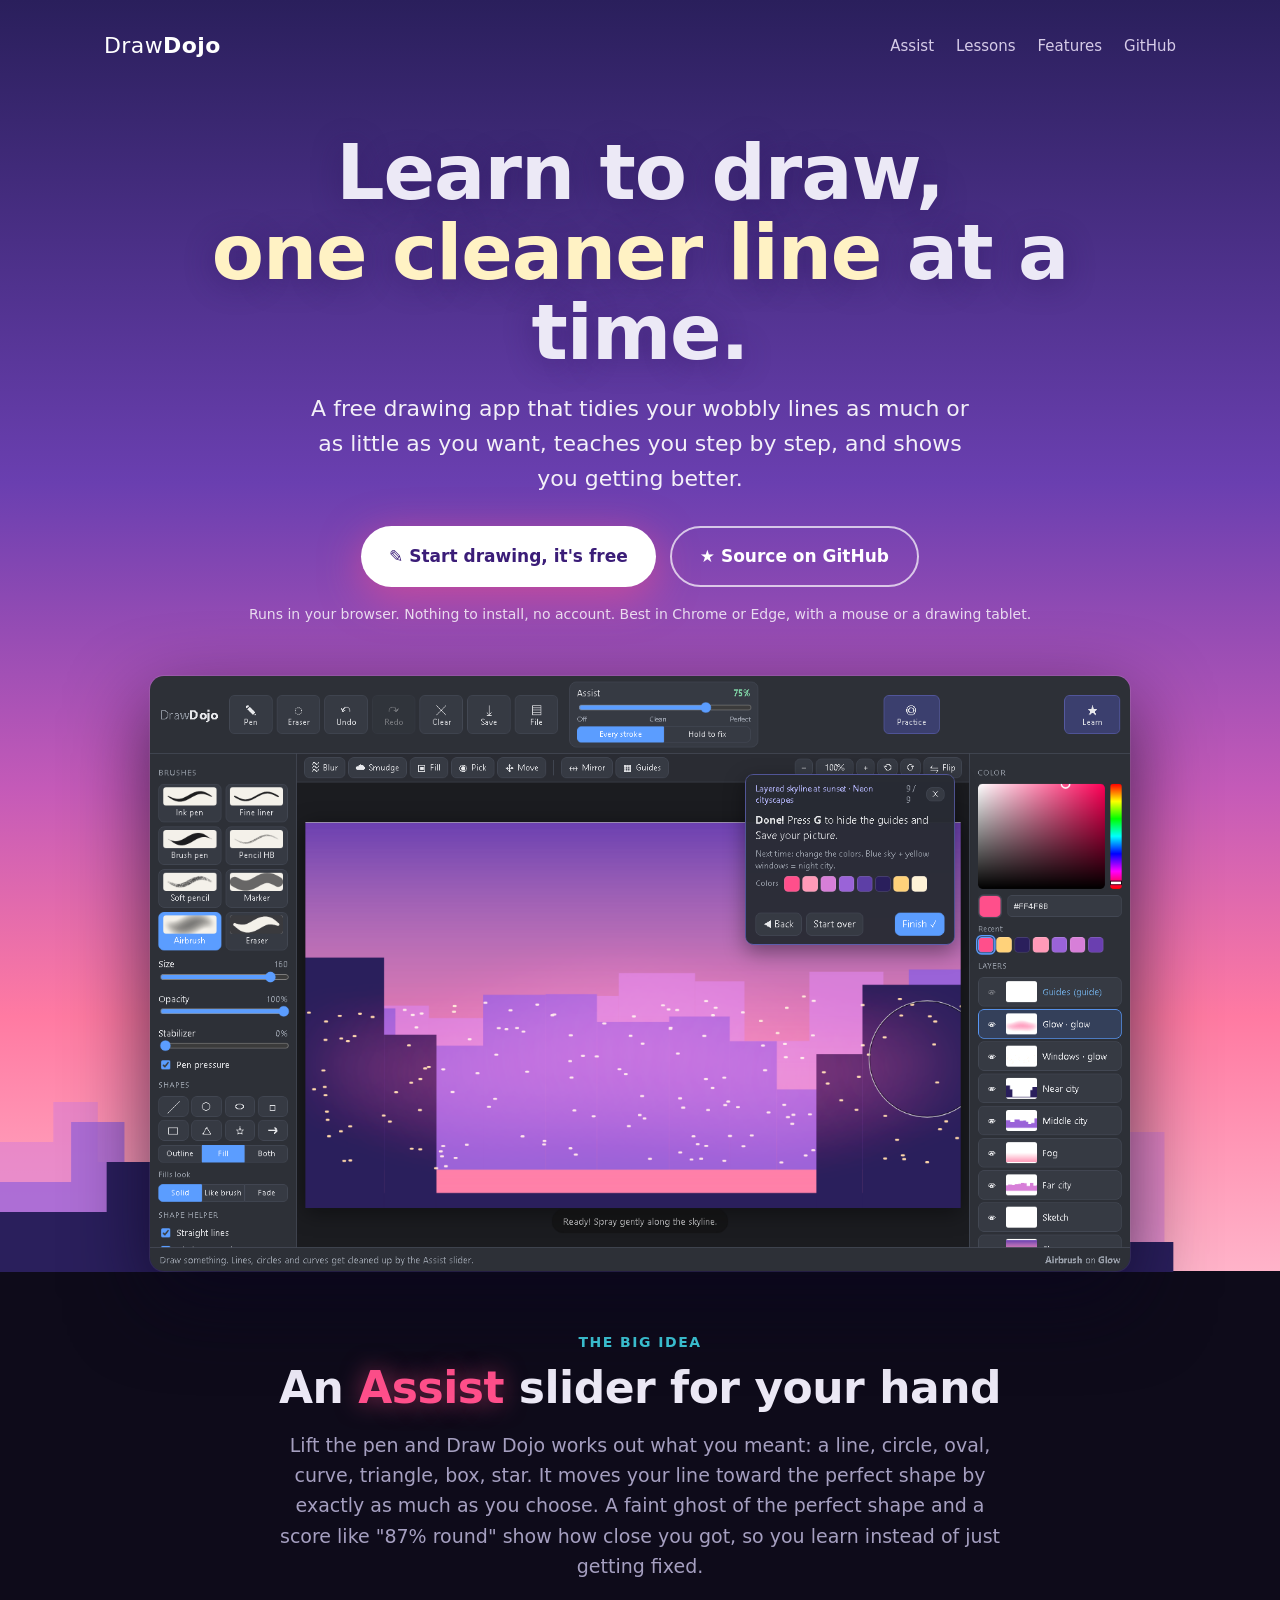
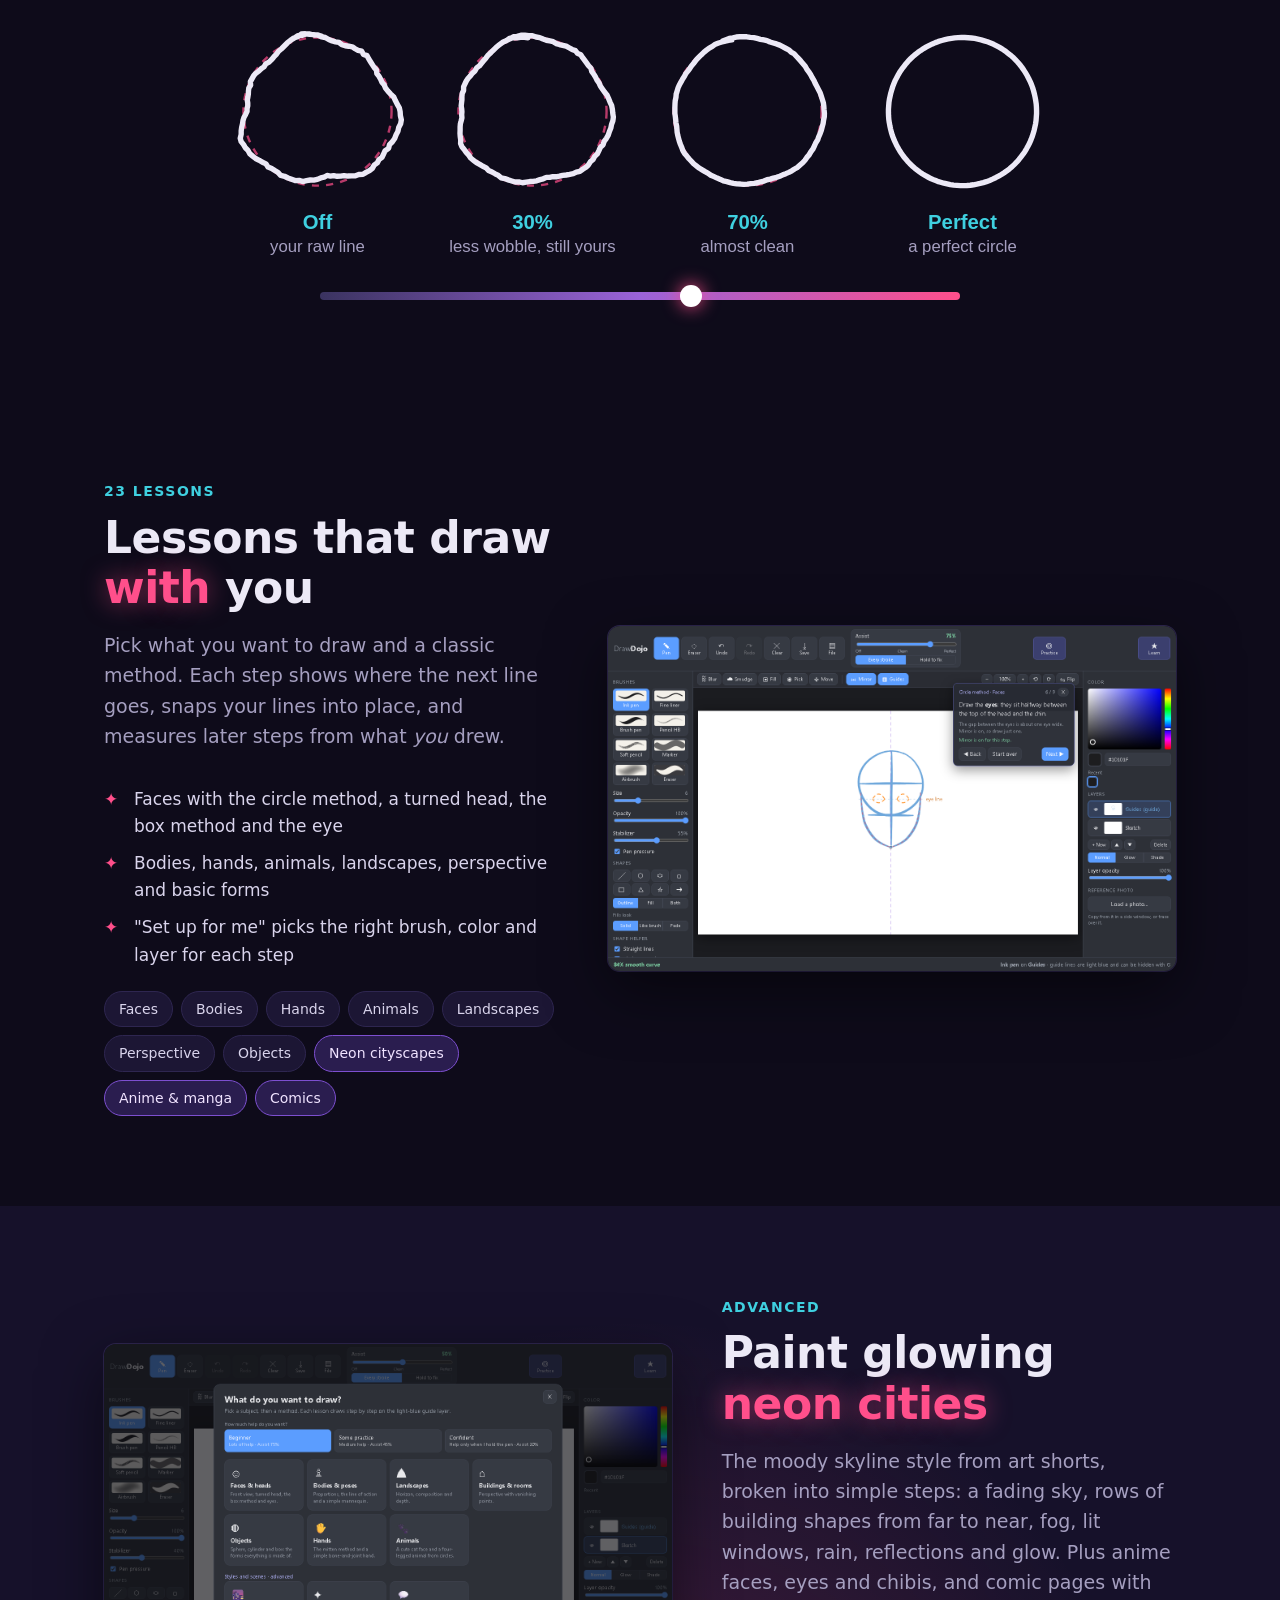
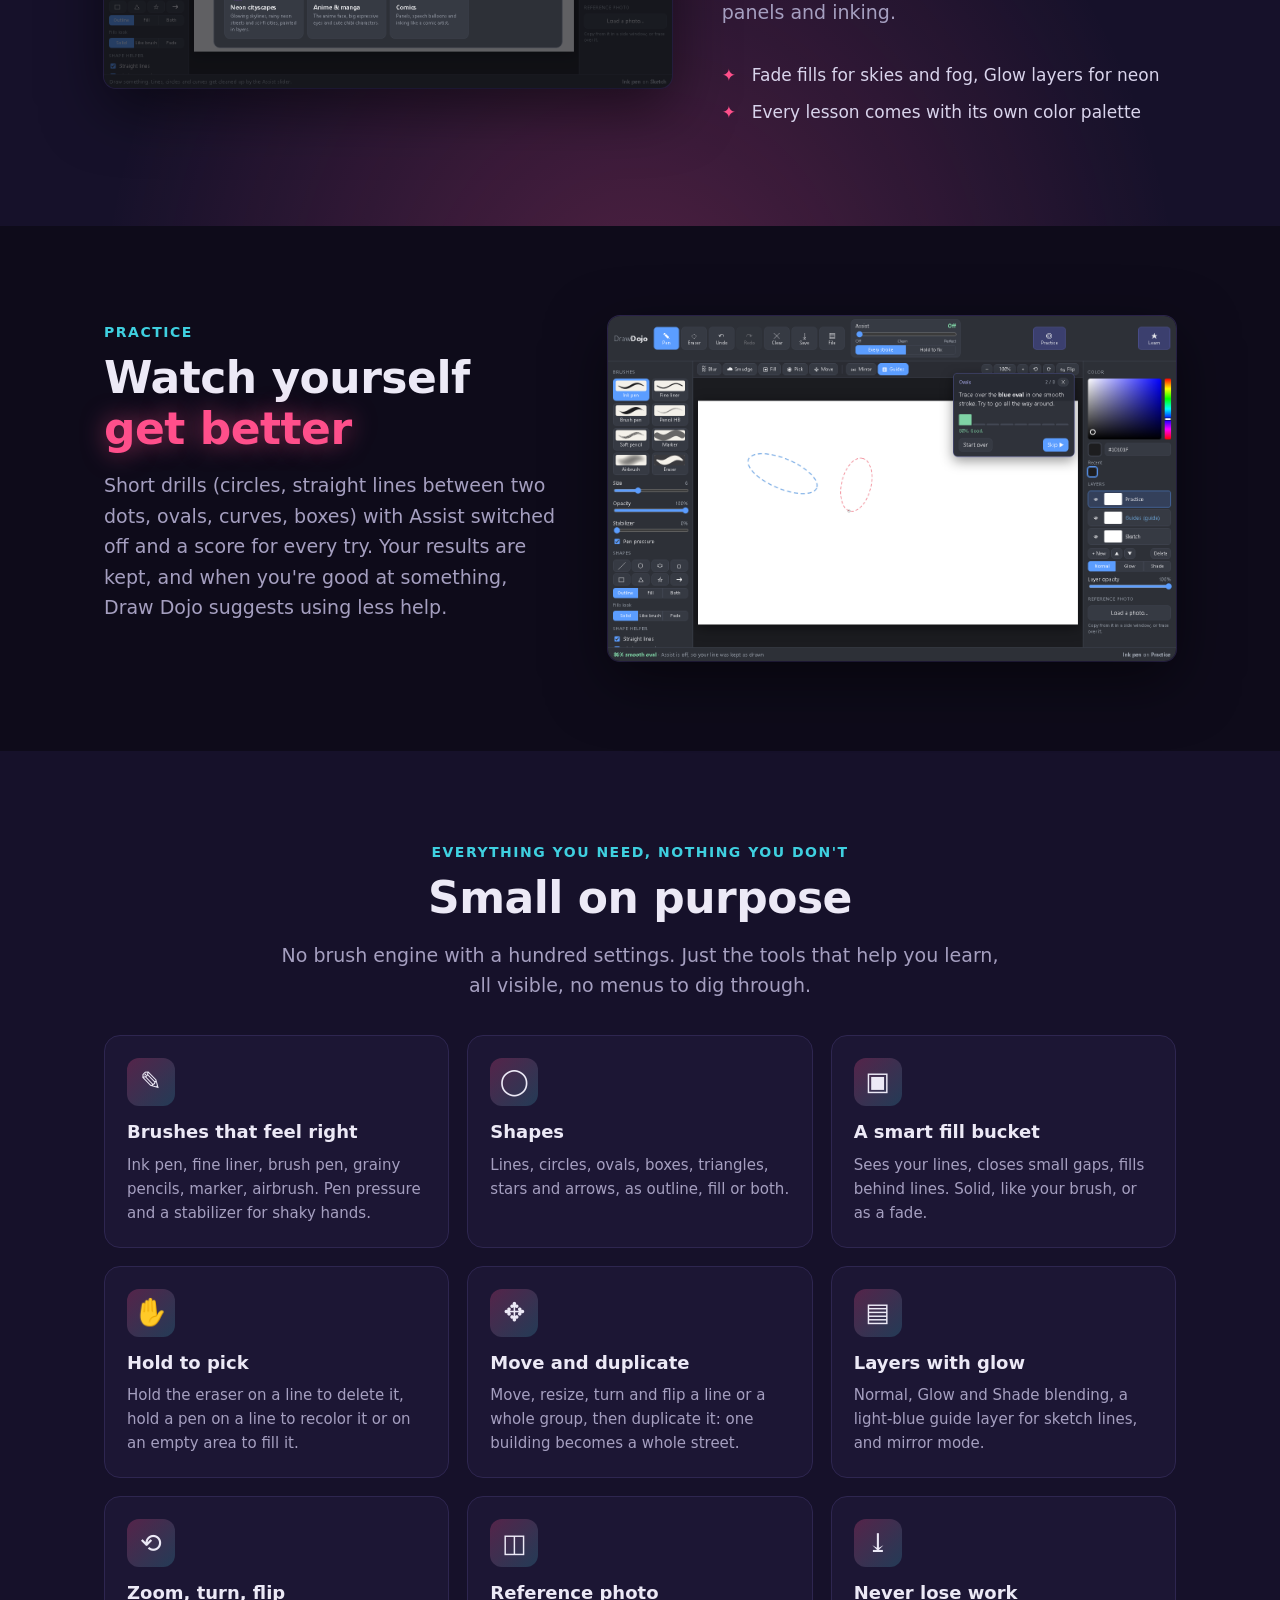
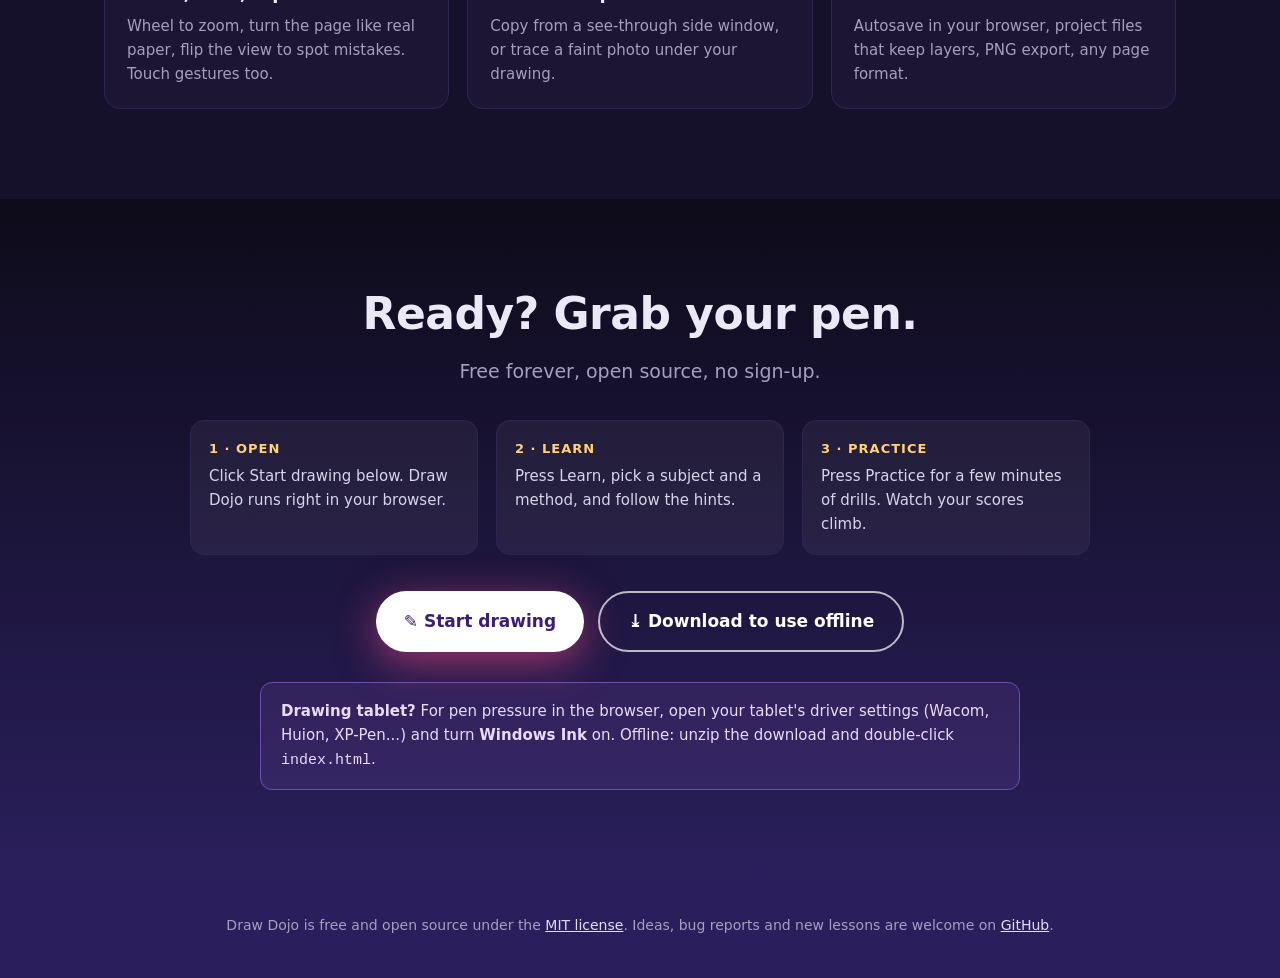
==== commit 62d3e80c: "Duplicate, copy, paste and flip for Move selections - A bar appears with the Move tool: Duplicate, C" ====
--- a/index.html
+++ b/index.html
@@ -201,7 +201,7 @@
         <div class="feat"><div class="ic">◯</div><h3>Shapes</h3><p>Lines, circles, ovals, boxes, triangles, stars and arrows, as outline, fill or both.</p></div>
         <div class="feat"><div class="ic">▣</div><h3>A smart fill bucket</h3><p>Sees your lines, closes small gaps, fills behind lines. Solid, like your brush, or as a fade.</p></div>
         <div class="feat"><div class="ic">✋</div><h3>Hold to pick</h3><p>Hold the eraser on a line to delete it, hold a pen on a line to recolor it or on an empty area to fill it.</p></div>
-        <div class="feat"><div class="ic">✥</div><h3>Move anything</h3><p>Move, resize and turn a line or a whole group. Crossing lines stay whole.</p></div>
+        <div class="feat"><div class="ic">✥</div><h3>Move and duplicate</h3><p>Move, resize, turn and flip a line or a whole group, then duplicate it: one building becomes a whole street.</p></div>
         <div class="feat"><div class="ic">▤</div><h3>Layers with glow</h3><p>Normal, Glow and Shade blending, a light-blue guide layer for sketch lines, and mirror mode.</p></div>
         <div class="feat"><div class="ic">⟲</div><h3>Zoom, turn, flip</h3><p>Wheel to zoom, turn the page like real paper, flip the view to spot mistakes. Touch gestures too.</p></div>
         <div class="feat"><div class="ic">◫</div><h3>Reference photo</h3><p>Copy from a see-through side window, or trace a faint photo under your drawing.</p></div>
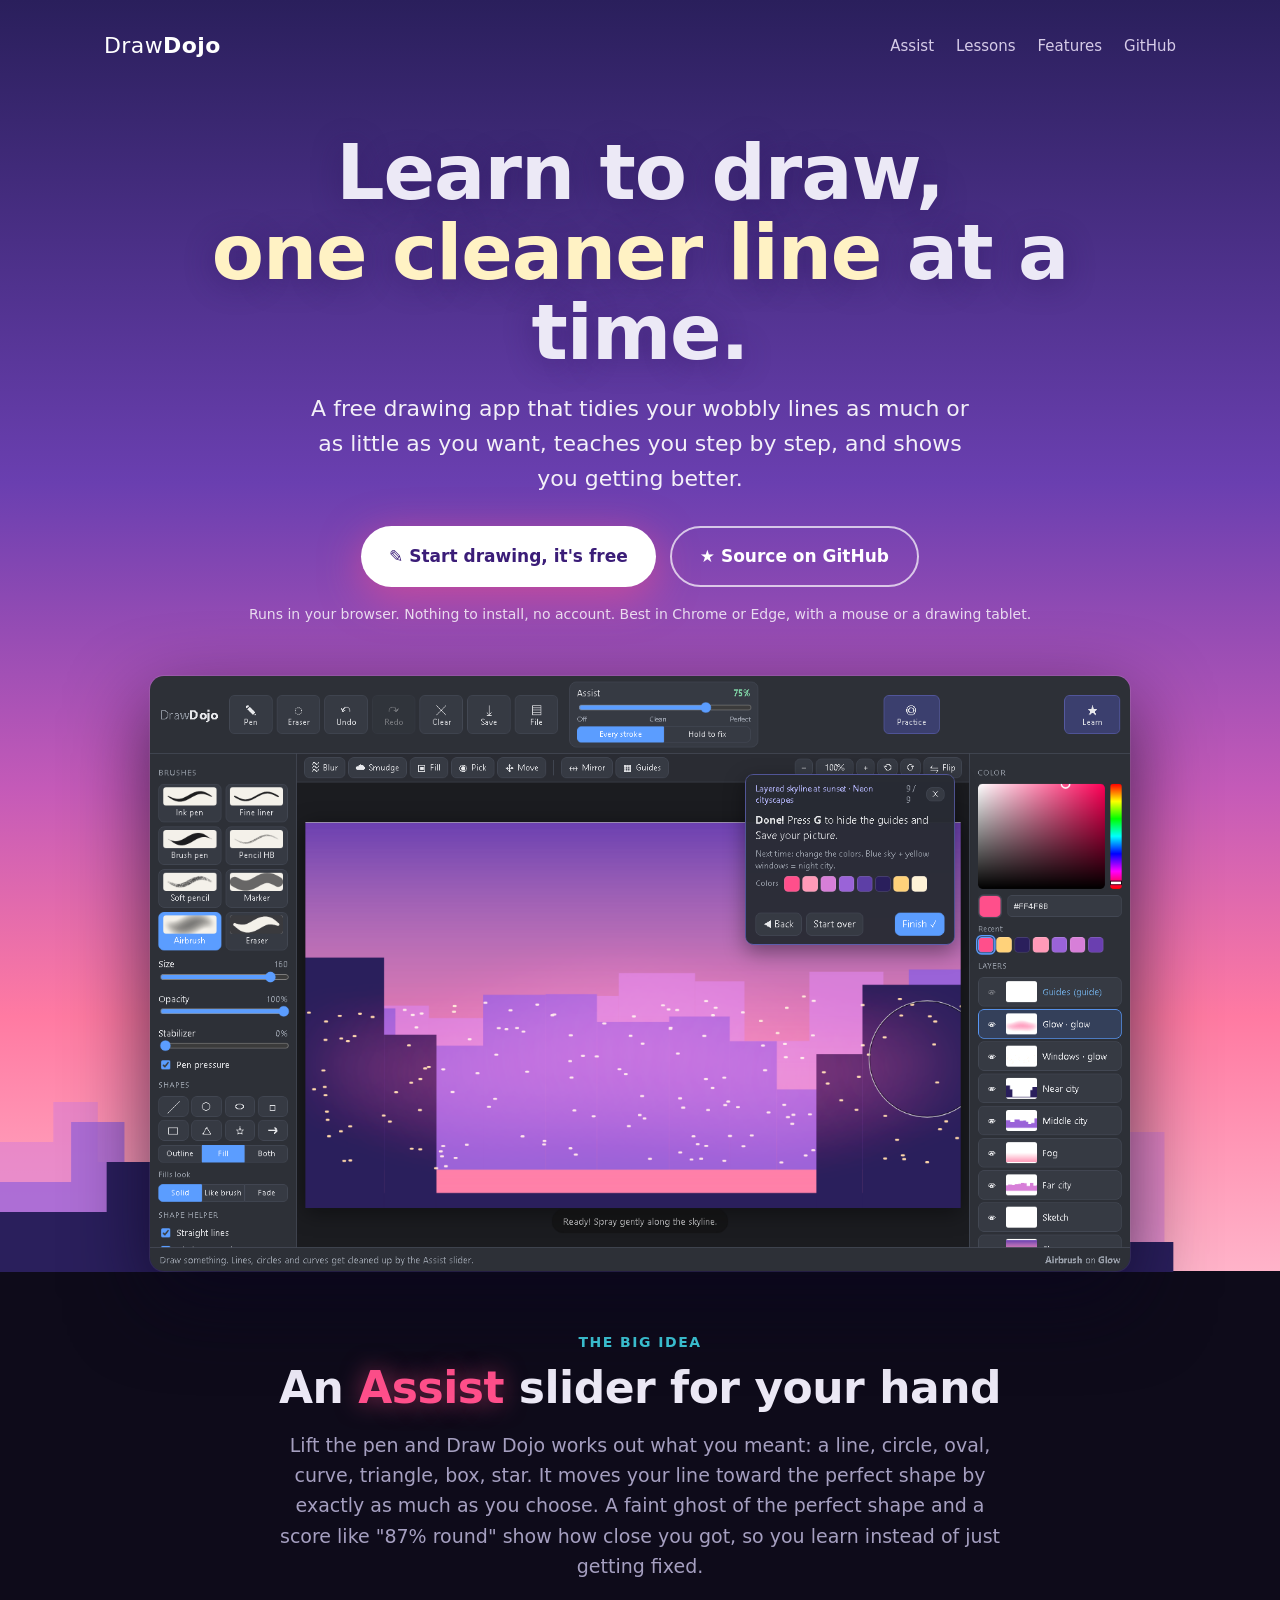
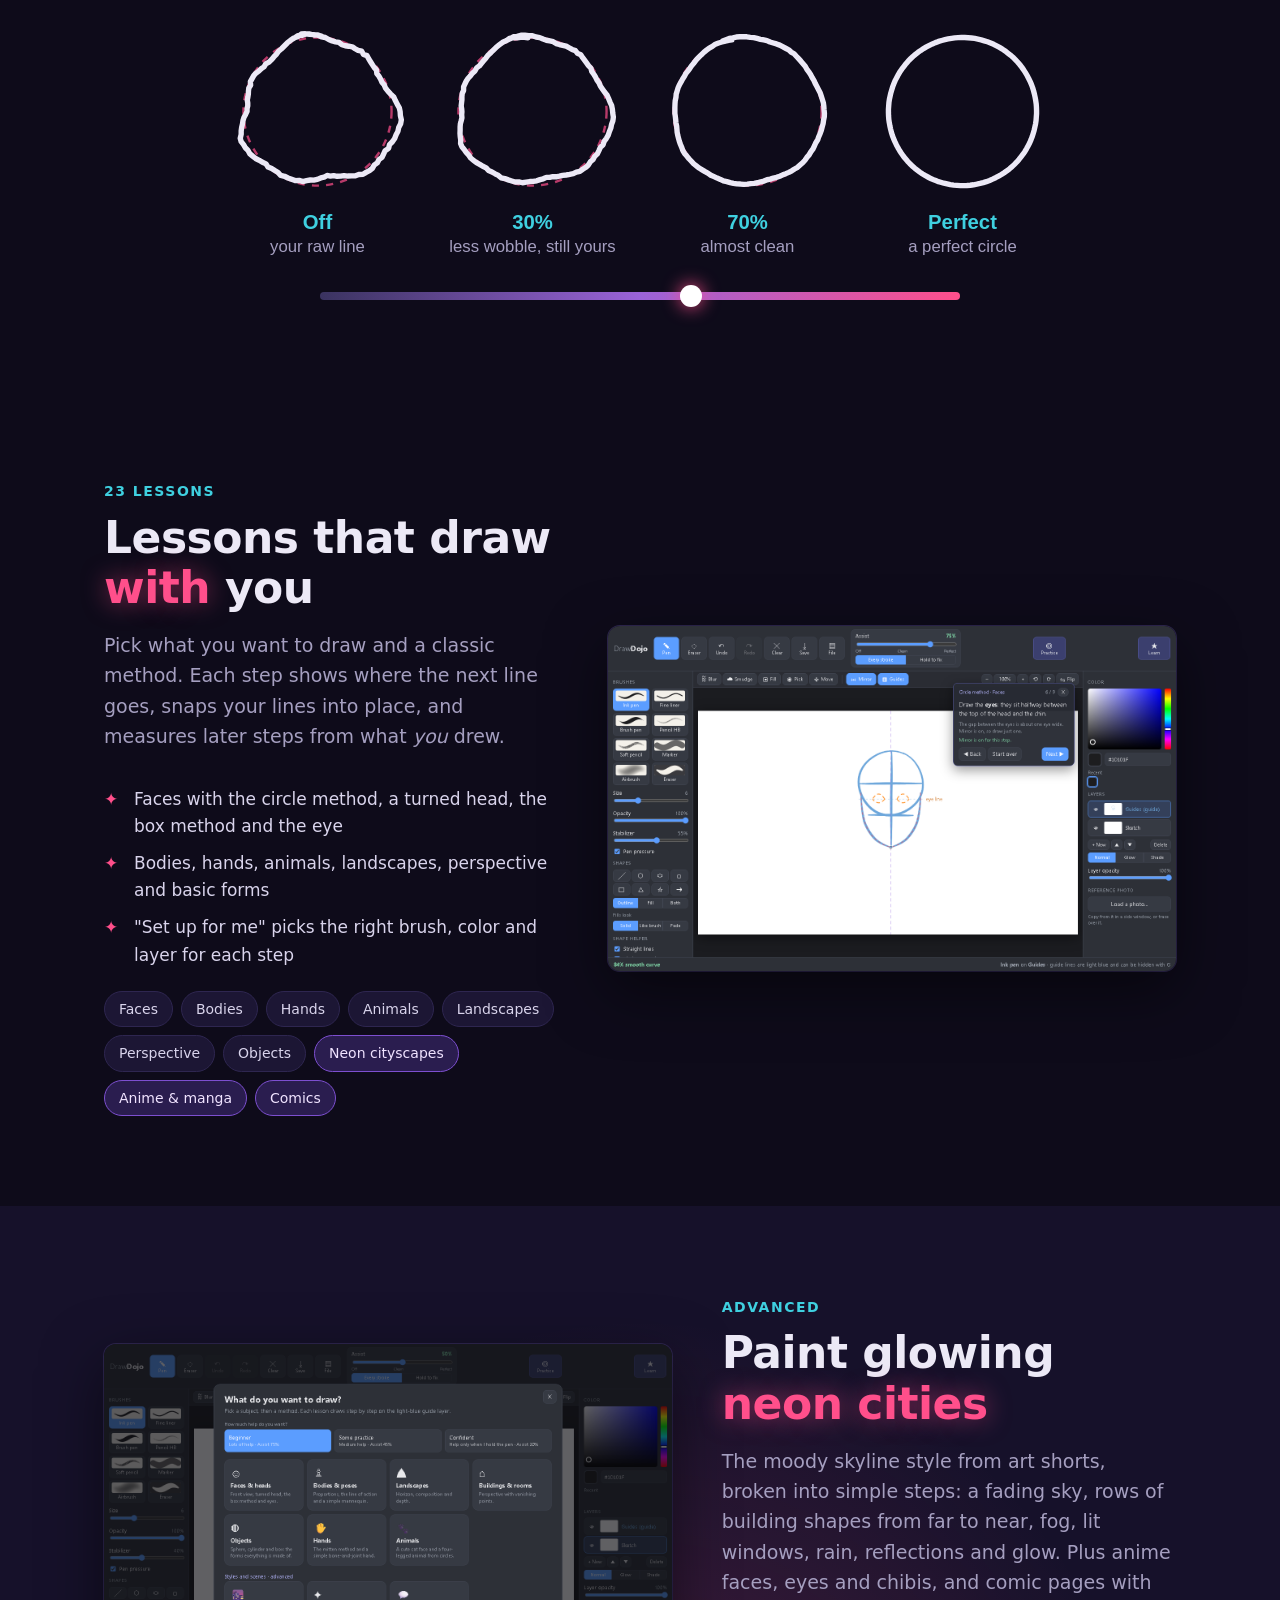
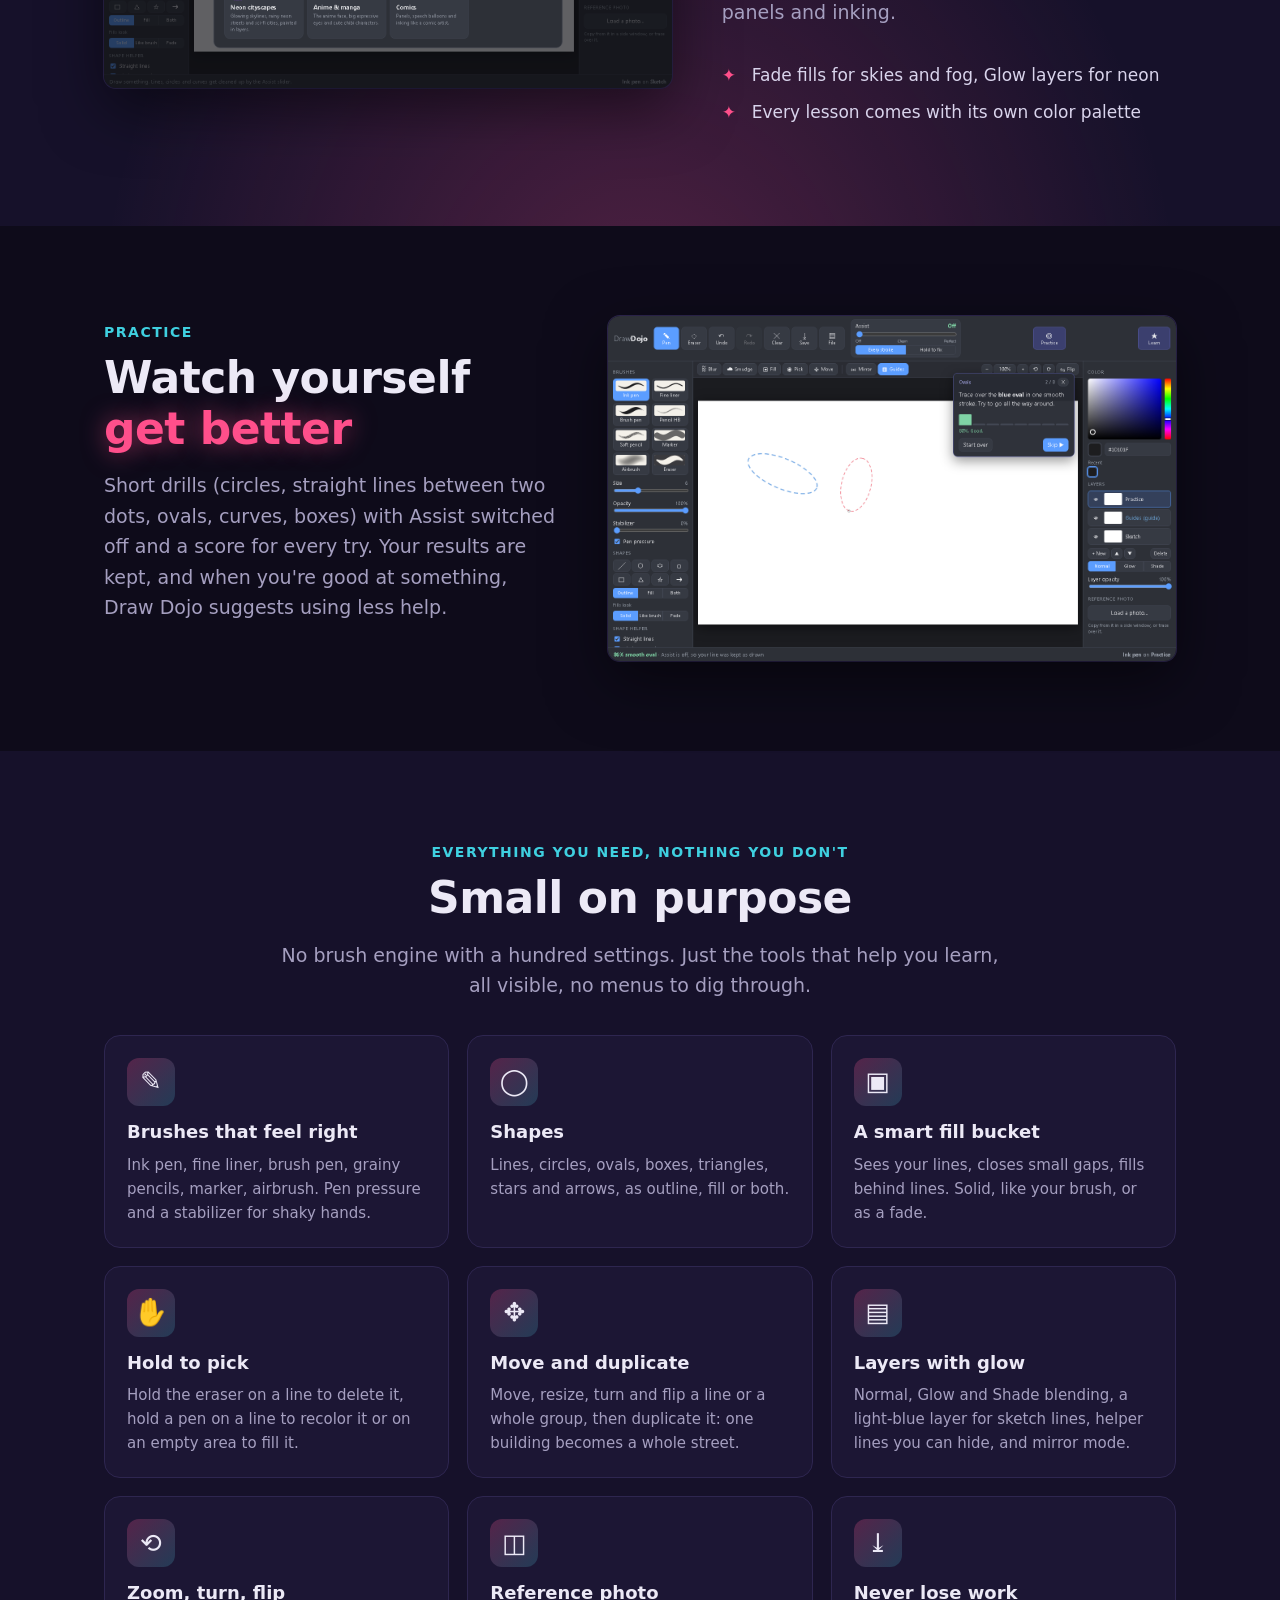
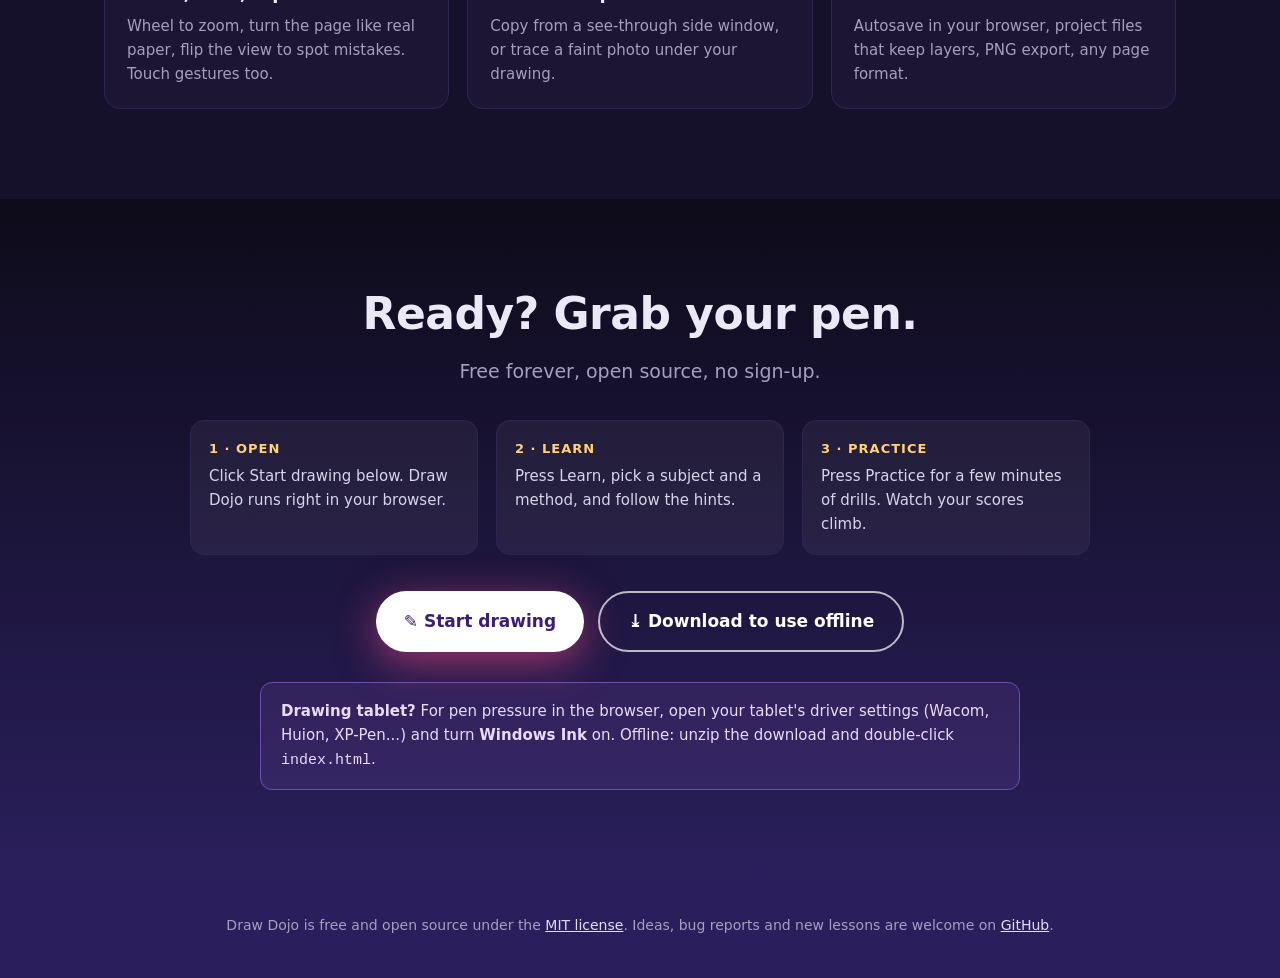
==== commit 8aa6f08d: "Guides layer shows only helper lines; lessons use real layers - Guides is no longer a drawing layer:" ====
--- a/index.html
+++ b/index.html
@@ -202,7 +202,7 @@
         <div class="feat"><div class="ic">▣</div><h3>A smart fill bucket</h3><p>Sees your lines, closes small gaps, fills behind lines. Solid, like your brush, or as a fade.</p></div>
         <div class="feat"><div class="ic">✋</div><h3>Hold to pick</h3><p>Hold the eraser on a line to delete it, hold a pen on a line to recolor it or on an empty area to fill it.</p></div>
         <div class="feat"><div class="ic">✥</div><h3>Move and duplicate</h3><p>Move, resize, turn and flip a line or a whole group, then duplicate it: one building becomes a whole street.</p></div>
-        <div class="feat"><div class="ic">▤</div><h3>Layers with glow</h3><p>Normal, Glow and Shade blending, a light-blue guide layer for sketch lines, and mirror mode.</p></div>
+        <div class="feat"><div class="ic">▤</div><h3>Layers with glow</h3><p>Normal, Glow and Shade blending, a light-blue layer for sketch lines, helper lines you can hide, and mirror mode.</p></div>
         <div class="feat"><div class="ic">⟲</div><h3>Zoom, turn, flip</h3><p>Wheel to zoom, turn the page like real paper, flip the view to spot mistakes. Touch gestures too.</p></div>
         <div class="feat"><div class="ic">◫</div><h3>Reference photo</h3><p>Copy from a see-through side window, or trace a faint photo under your drawing.</p></div>
         <div class="feat"><div class="ic">⤓</div><h3>Never lose work</h3><p>Autosave in your browser, project files that keep layers, PNG export, any page format.</p></div>
